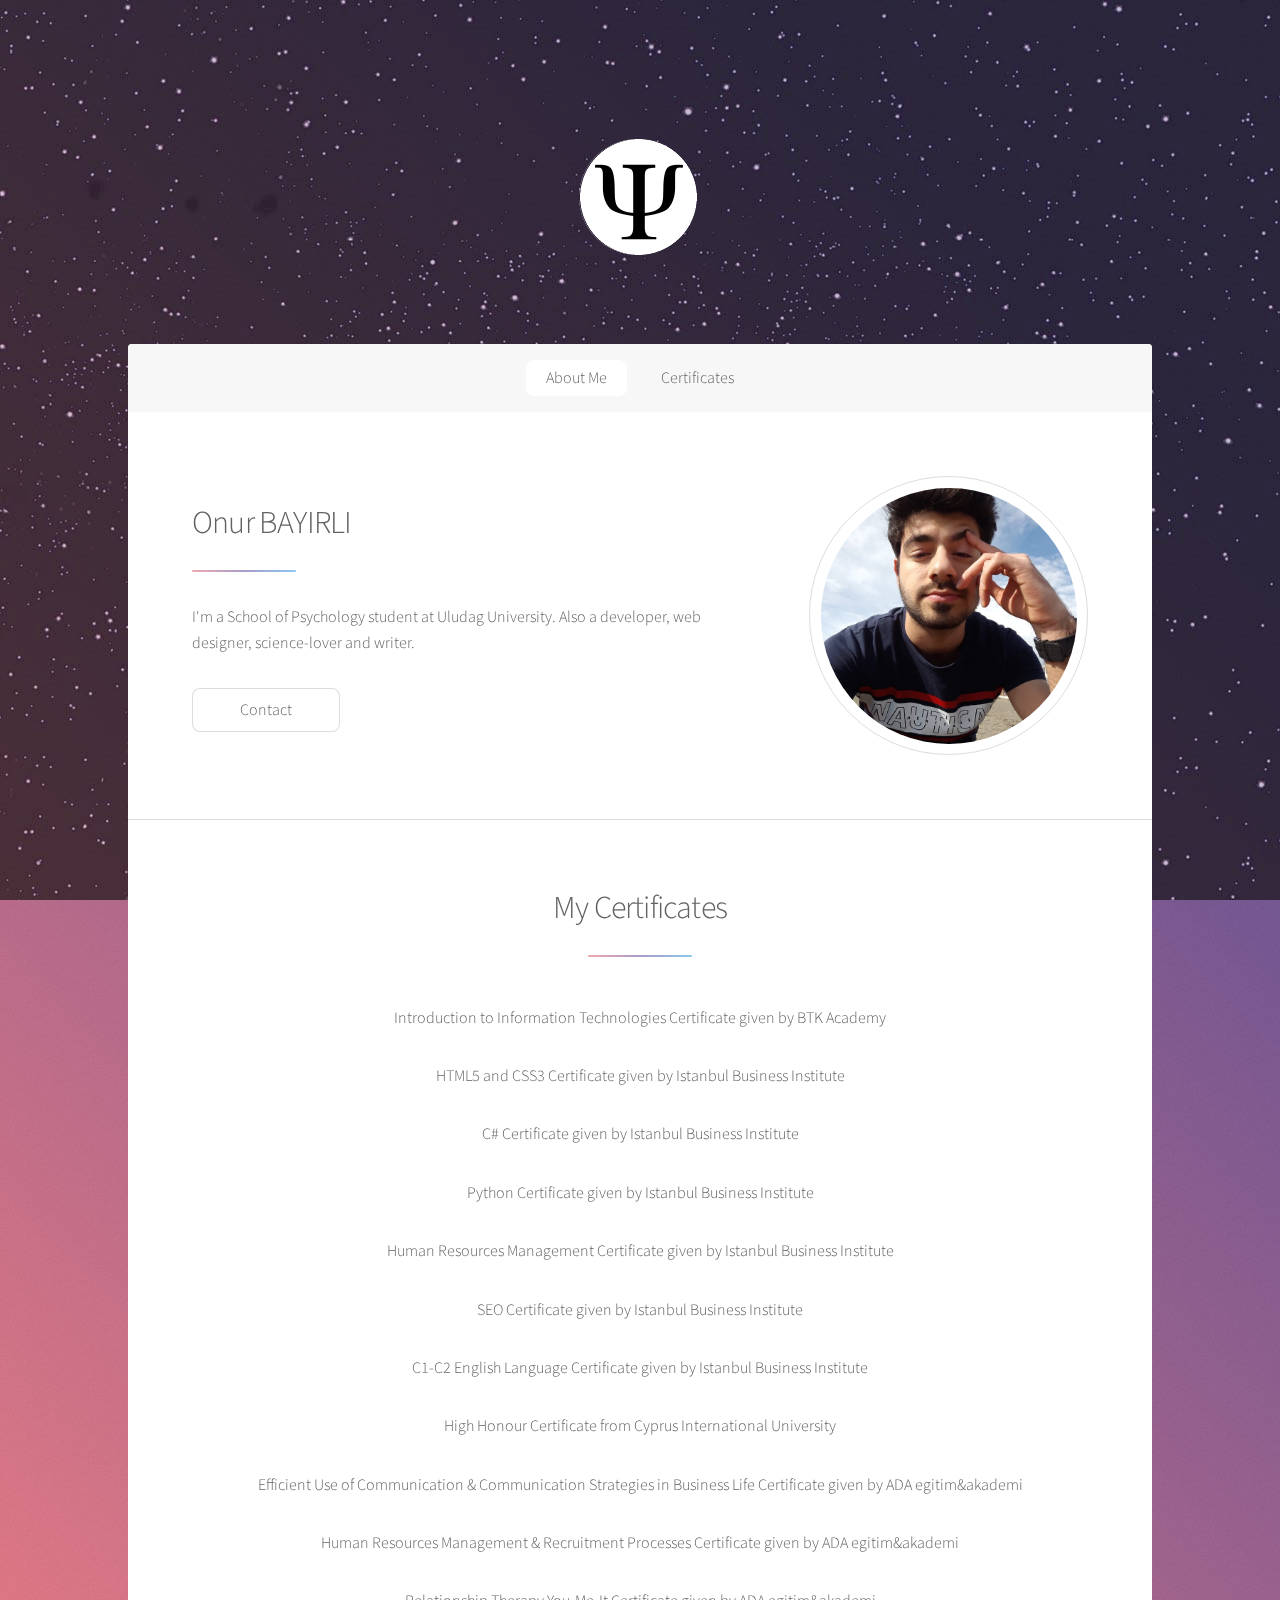
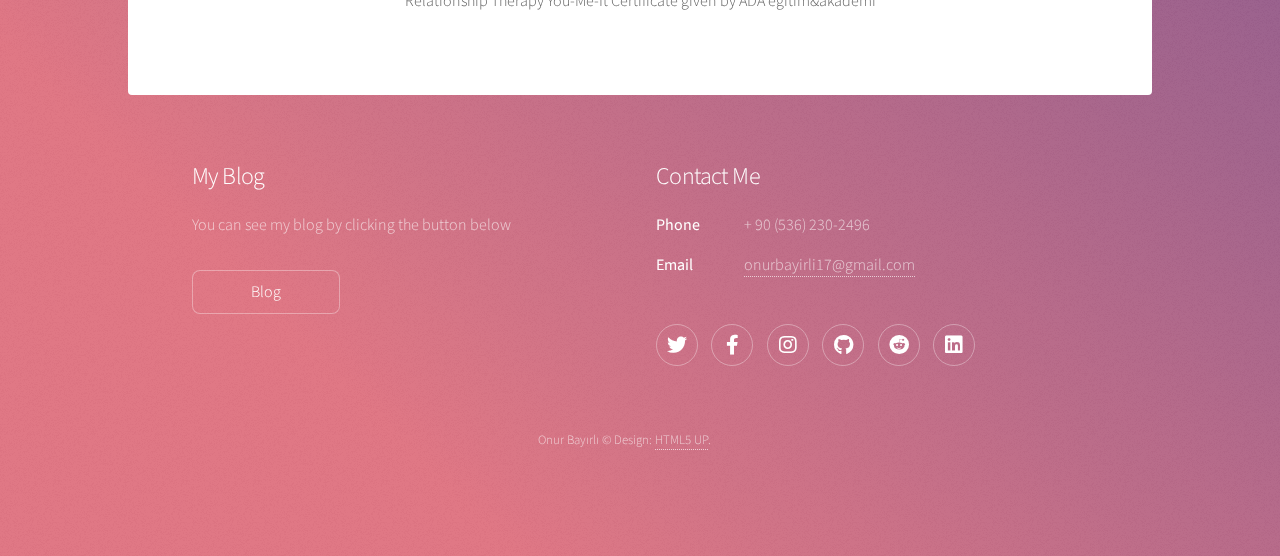
==== index.html @ f2aba2fe "Update index.html" ====
<!DOCTYPE HTML>
<!--
	Stellar by HTML5 UP
	html5up.net | @ajlkn
	Free for personal and commercial use under the CCA 3.0 license (html5up.net/license)
-->
<html>

<head>
	<title>Onur's Website</title>
	<link rel="shortcut icon" type="image/jpg" href="images/icon.png">
	<meta charset="utf-8" />
	<meta name="viewport" content="width=device-width, initial-scale=1, user-scalable=no" />
	<link rel="stylesheet" href="assets/css/main.css" />
	<noscript>
		<link rel="stylesheet" href="assets/css/noscript.css" /></noscript>
</head>

<body class="is-preload">
	<div class="article-metadata">. </div>
	<!-- Wrapper -->
	<div id="wrapper">

		<!-- Header -->
		<header id="header" class="alt">
			<span class="logo"><img src="images/icon.png" alt="" /></span>
		</header>

		<!-- Nav -->
		<nav id="nav">
			<ul>
				<li><a href="#intro" class="active">About Me</a></li>
				<li><a href="#first">Certificates</a></li>
			</ul>
		</nav>

		<!-- Main -->
		<div id="main">

			<!-- Introduction -->
			<section id="intro" class="main">
				<div class="spotlight">
					<div class="content">
						<header class="major">
							<h2>Onur BAYIRLI</h2>
						</header>
						<p>I'm a School of Psychology student at Uludag University.
							Also a developer, web designer, science-lover and writer.
						</p>
						<ul class="actions">
							<li><a href="#footer" class="button">Contact</a></li>
						</ul>
					</div>
					<span class="image"><img src="images/me.jpeg" alt="" /></span>
				</div>
			</section>

			<!-- First Section -->
			<section id="first" class="main special">
				<header class="major">
					<h2>My Certificates</h2>
				</header>
				<p>Introduction to Information Technologies Certificate given by BTK Academy</p>
            			<p>HTML5 and CSS3 Certificate given by Istanbul Business Institute</p>
				<p>C# Certificate given by Istanbul Business Institute</p>
				<p>Python Certificate given by Istanbul Business Institute</p>

				<p>Human Resources Management Certificate given by Istanbul Business Institute</p>

				<p>SEO Certificate given by Istanbul Business Institute</p>

				<p>C1-C2 English Language Certificate given by Istanbul Business Institute</p>

				<p>High Honour Certificate from Cyprus International University</p>

				<p>Efficient Use of Communication & Communication Strategies in Business Life Certificate given by
					ADA
					egitim&akademi</p>

				<p>Human Resources Management & Recruitment Processes Certificate given by ADA egitim&akademi</p>

				<p>Relationship Therapy You-Me-It Certificate given by ADA egitim&akademi</p>

				<footer class="major">
				</footer>
			</section>



		</div>

		<!-- Footer -->
		<footer id="footer">
			<section>
				<h2>My Blog</h2>
				<p>You can see my blog by clicking the button below</p>
				<ul class="actions">
					<li><a href="https://onurbbayirli.blogspot.com/" class="button">Blog</a></li>
				</ul>
			</section>
			<section>
				<h2>Contact Me</h2>
				<dl class="alt">
					<dt>Phone</dt>
					<dd>+ 90 (536) 230-2496</dd>
					<dt>Email</dt>
					<dd><a href="mailto:onurbayirli17@gmail.com">onurbayirli17@gmail.com</a></dd>
				</dl>
				<ul class="icons">
					<li><a href="https://twitter.com/onurbayirli17" target="_blank" class="icon brands fa-twitter alt"><span
								class="label">Twitter</span></a></li>
					<li><a href="https://www.facebook.com/onurbayirli17/" target="_blank" class="icon brands fa-facebook-f alt"><span
								class="label">Facebook</span></a></li>
					<li><a href="https://www.instagram.com/onurbayirli17/" target="_blank" class="icon brands fa-instagram alt"><span
								class="label">Instagram</span></a></li>
					<li><a href="https://github.com/onurbyrl" target="_blank" class="icon brands fa-github alt"><span
								class="label">GitHub</span></a></li>
					<li><a href="https://www.reddit.com/user/Launderette06" target="_blank" class="icon brands fa-reddit alt"><span
								class="label">Reddit</span></a></li>
					<li><a href="https://www.linkedin.com/in/onur-bay%C4%B1rl%C4%B1-64933a15a/"
							target="_blank" class="icon brands fa-linkedin alt"><span class="label">Linkedin</span></a></li>
				</ul>
			</section>
			<p class="copyright">Onur Bayırlı &copy; Design: <a href="#">HTML5 UP</a>.</p>
		</footer>

	</div>

	<!-- Scripts -->
	<script src="assets/js/jquery.min.js"></script>
	<script src="assets/js/jquery.scrollex.min.js"></script>
	<script src="assets/js/jquery.scrolly.min.js"></script>
	<script src="assets/js/browser.min.js"></script>
	<script src="assets/js/breakpoints.min.js"></script>
	<script src="assets/js/util.js"></script>
	<script src="assets/js/main.js"></script>

</body>

</html>
---- assets/css/main.css ----
@import url(fontawesome-all.min.css);
@import "https://fonts.googleapis.com/css?family=Source+Sans+Pro:300,400";

/*
	Stellar by HTML5 UP
	html5up.net | @ajlkn
	Free for personal and commercial use under the CCA 3.0 license (html5up.net/license)
*/

html,
body,
div,
span,
applet,
object,
iframe,
h1,
h2,
h3,
h4,
h5,
h6,
p,
blockquote,
pre,
a,
abbr,
acronym,
address,
big,
cite,
code,
del,
dfn,
em,
img,
ins,
kbd,
q,
s,
samp,
small,
strike,
strong,
sub,
sup,
tt,
var,
b,
u,
i,
center,
dl,
dt,
dd,
ol,
ul,
li,
fieldset,
form,
label,
legend,
table,
caption,
tbody,
tfoot,
thead,
tr,
th,
td,
article,
aside,
canvas,
details,
embed,
figure,
figcaption,
footer,
header,
hgroup,
menu,
nav,
output,
ruby,
section,
summary,
time,
mark,
audio,
video {
  margin: 0;
  padding: 0;
  border: 0;
  font-size: 100%;
  font: inherit;
  vertical-align: baseline;
}

article,
aside,
details,
figcaption,
figure,
footer,
header,
hgroup,
menu,
nav,
section {
  display: block;
}

body {
  line-height: 1;
}

ol,
ul {
  list-style: none;
}

blockquote,
q {
  quotes: none;
}

blockquote:before,
blockquote:after,
q:before,
q:after {
  content: "";
  content: none;
}

table {
  border-collapse: collapse;
  border-spacing: 0;
}

body {
  -webkit-text-size-adjust: none;
}

mark {
  background-color: transparent;
  color: inherit;
}

input::-moz-focus-inner {
  border: 0;
  padding: 0;
}

input,
select,
textarea {
  -moz-appearance: none;
  -webkit-appearance: none;
  -ms-appearance: none;
  appearance: none;
}

/* Basic */

@-ms-viewport {
  width: device-width;
}

body {
  -ms-overflow-style: scrollbar;
}

@media screen and (max-width: 480px) {
  html,
  body {
    min-width: 320px;
  }
}
#nav {
  max-width: 91% !important;
}

html {
  box-sizing: border-box;
}

*,
*:before,
*:after {
  box-sizing: inherit;
}

body {
  background-color: #935d8c;
  background-image: url("images/overlay.png"),
    -moz-linear-gradient(45deg, #e37682 15%, #5f4d93 85%);
  background-image: url("images/overlay.png"),
    -webkit-linear-gradient(45deg, #e37682 15%, #5f4d93 85%);
  background-image: url("images/overlay.png"),
    -ms-linear-gradient(45deg, #e37682 15%, #5f4d93 85%);
  background-image: url("images/overlay.png"),
    linear-gradient(45deg, #e37682 15%, #5f4d93 85%);
}

body.is-preload *,
body.is-preload *:before,
body.is-preload *:after {
  -moz-animation: none !important;
  -webkit-animation: none !important;
  -ms-animation: none !important;
  animation: none !important;
  -moz-transition: none !important;
  -webkit-transition: none !important;
  -ms-transition: none !important;
  transition: none !important;
}

/* Type */

body {
  background-color: #935d8c;
  color: rgba(255, 255, 255, 0.65);
}

body,
input,
select,
textarea {
  font-family: "Source Sans Pro", Helvetica, sans-serif;
  font-size: 17pt;
  font-weight: 300;
  line-height: 1.65;
}

@media screen and (max-width: 1680px) {
  body,
  input,
  select,
  textarea {
    font-size: 14pt;
  }
}

@media screen and (max-width: 1280px) {
  body,
  input,
  select,
  textarea {
    font-size: 12pt;
  }
}

@media screen and (max-width: 360px) {
  body,
  input,
  select,
  textarea {
    font-size: 11pt;
  }

  #nav {
    max-width: 100% !important;
  }
}

a {
  -moz-transition: color 0.2s ease, border-bottom 0.2s ease;
  -webkit-transition: color 0.2s ease, border-bottom 0.2s ease;
  -ms-transition: color 0.2s ease, border-bottom 0.2s ease;
  transition: color 0.2s ease, border-bottom 0.2s ease;
  text-decoration: none;
  border-bottom: dotted 1px;
  color: inherit;
}

a:hover {
  border-bottom-color: transparent;
}

strong,
b {
  font-weight: 400;
}

em,
i {
  font-style: italic;
}

p {
  margin: 0 0 2em 0;
}

p.content {
  -moz-columns: 20em 2;
  -webkit-columns: 20em 2;
  -ms-columns: 20em 2;
  columns: 20em 2;
  -moz-column-gap: 2em;
  -webkit-column-gap: 2em;
  -ms-column-gap: 2em;
  column-gap: 2em;
  text-align: justify;
}

h1,
h2,
h3,
h4,
h5,
h6 {
  font-weight: 300;
  line-height: 1.5;
  margin: 0 0 0.7em 0;
  letter-spacing: -0.025em;
}

h1 a,
h2 a,
h3 a,
h4 a,
h5 a,
h6 a {
  color: inherit;
  text-decoration: none;
}

h1 {
  font-size: 2.5em;
  line-height: 1.2;
}

h2 {
  font-size: 1.5em;
}

h3 {
  font-size: 1.25em;
}

h4 {
  font-size: 1.1em;
}

h5 {
  font-size: 0.9em;
}

h6 {
  font-size: 0.7em;
}

@media screen and (max-width: 736px) {
  h1 {
    font-size: 2em;
  }
}

sub {
  font-size: 0.8em;
  position: relative;
  top: 0.5em;
}

sup {
  font-size: 0.8em;
  position: relative;
  top: -0.5em;
}

blockquote {
  border-left: solid 4px;
  font-style: italic;
  margin: 0 0 2em 0;
  padding: 0.5em 0 0.5em 2em;
}

code {
  border-radius: 8px;
  border: solid 1px;
  font-family: "Courier New", monospace;
  font-size: 0.9em;
  margin: 0 0.25em;
  padding: 0.25em 0.65em;
}

pre {
  -webkit-overflow-scrolling: touch;
  font-family: "Courier New", monospace;
  font-size: 0.9em;
  margin: 0 0 2em 0;
}

pre code {
  display: block;
  line-height: 1.75;
  padding: 1em 1.5em;
  overflow-x: auto;
}

hr {
  border: 0;
  border-bottom: solid 1px;
  margin: 2em 0;
}

hr.major {
  margin: 3em 0;
}

.align-left {
  text-align: left;
}

.align-center {
  text-align: center;
}

.align-right {
  text-align: right;
}

input,
select,
textarea {
  color: #ffffff;
}

a:hover {
  color: #ffffff;
}

strong,
b {
  color: #ffffff;
}

h1,
h2,
h3,
h4,
h5,
h6 {
  color: #ffffff;
}

blockquote {
  border-left-color: rgba(255, 255, 255, 0.35);
}

code {
  background: rgba(255, 255, 255, 0.075);
  border-color: rgba(255, 255, 255, 0.35);
}

hr {
  border-bottom-color: rgba(255, 255, 255, 0.35);
}

/* Row */

.row {
  display: flex;
  flex-wrap: wrap;
  box-sizing: border-box;
  align-items: stretch;
}

.row > * {
  box-sizing: border-box;
}

.row.gtr-uniform > * > :last-child {
  margin-bottom: 0;
}

.row.aln-left {
  justify-content: flex-start;
}

.row.aln-center {
  justify-content: center;
}

.row.aln-right {
  justify-content: flex-end;
}

.row.aln-top {
  align-items: flex-start;
}

.row.aln-middle {
  align-items: center;
}

.row.aln-bottom {
  align-items: flex-end;
}

.row > .imp {
  order: -1;
}

.row > .col-1 {
  width: 8.33333%;
}

.row > .off-1 {
  margin-left: 8.33333%;
}

.row > .col-2 {
  width: 16.66667%;
}

.row > .off-2 {
  margin-left: 16.66667%;
}

.row > .col-3 {
  width: 25%;
}

.row > .off-3 {
  margin-left: 25%;
}

.row > .col-4 {
  width: 33.33333%;
}

.row > .off-4 {
  margin-left: 33.33333%;
}

.row > .col-5 {
  width: 41.66667%;
}

.row > .off-5 {
  margin-left: 41.66667%;
}

.row > .col-6 {
  width: 50%;
}

.row > .off-6 {
  margin-left: 50%;
}

.row > .col-7 {
  width: 58.33333%;
}

.row > .off-7 {
  margin-left: 58.33333%;
}

.row > .col-8 {
  width: 66.66667%;
}

.row > .off-8 {
  margin-left: 66.66667%;
}

.row > .col-9 {
  width: 75%;
}

.row > .off-9 {
  margin-left: 75%;
}

.row > .col-10 {
  width: 83.33333%;
}

.row > .off-10 {
  margin-left: 83.33333%;
}

.row > .col-11 {
  width: 91.66667%;
}

.row > .off-11 {
  margin-left: 91.66667%;
}

.row > .col-12 {
  width: 100%;
}

.row > .off-12 {
  margin-left: 100%;
}

.row.gtr-0 {
  margin-top: 0;
  margin-left: 0em;
}

.row.gtr-0 > * {
  padding: 0 0 0 0em;
}

.row.gtr-0.gtr-uniform {
  margin-top: 0em;
}

.row.gtr-0.gtr-uniform > * {
  padding-top: 0em;
}

.row.gtr-25 {
  margin-top: 0;
  margin-left: -0.375em;
}

.row.gtr-25 > * {
  padding: 0 0 0 0.375em;
}

.row.gtr-25.gtr-uniform {
  margin-top: -0.375em;
}

.row.gtr-25.gtr-uniform > * {
  padding-top: 0.375em;
}

.row.gtr-50 {
  margin-top: 0;
  margin-left: -0.75em;
}

.row.gtr-50 > * {
  padding: 0 0 0 0.75em;
}

.row.gtr-50.gtr-uniform {
  margin-top: -0.75em;
}

.row.gtr-50.gtr-uniform > * {
  padding-top: 0.75em;
}

.row {
  margin-top: 0;
  margin-left: -1.5em;
}

.row > * {
  padding: 0 0 0 1.5em;
}

.row.gtr-uniform {
  margin-top: -1.5em;
}

.row.gtr-uniform > * {
  padding-top: 1.5em;
}

.row.gtr-150 {
  margin-top: 0;
  margin-left: -2.25em;
}

.row.gtr-150 > * {
  padding: 0 0 0 2.25em;
}

.row.gtr-150.gtr-uniform {
  margin-top: -2.25em;
}

.row.gtr-150.gtr-uniform > * {
  padding-top: 2.25em;
}

.row.gtr-200 {
  margin-top: 0;
  margin-left: -3em;
}

.row.gtr-200 > * {
  padding: 0 0 0 3em;
}

.row.gtr-200.gtr-uniform {
  margin-top: -3em;
}

.row.gtr-200.gtr-uniform > * {
  padding-top: 3em;
}

@media screen and (max-width: 1680px) {
  .row {
    display: flex;
    flex-wrap: wrap;
    box-sizing: border-box;
    align-items: stretch;
  }

  .row > * {
    box-sizing: border-box;
  }

  .row.gtr-uniform > * > :last-child {
    margin-bottom: 0;
  }

  .row.aln-left {
    justify-content: flex-start;
  }

  .row.aln-center {
    justify-content: center;
  }

  .row.aln-right {
    justify-content: flex-end;
  }

  .row.aln-top {
    align-items: flex-start;
  }

  .row.aln-middle {
    align-items: center;
  }

  .row.aln-bottom {
    align-items: flex-end;
  }

  .row > .imp-xlarge {
    order: -1;
  }

  .row > .col-1-xlarge {
    width: 8.33333%;
  }

  .row > .off-1-xlarge {
    margin-left: 8.33333%;
  }

  .row > .col-2-xlarge {
    width: 16.66667%;
  }

  .row > .off-2-xlarge {
    margin-left: 16.66667%;
  }

  .row > .col-3-xlarge {
    width: 25%;
  }

  .row > .off-3-xlarge {
    margin-left: 25%;
  }

  .row > .col-4-xlarge {
    width: 33.33333%;
  }

  .row > .off-4-xlarge {
    margin-left: 33.33333%;
  }

  .row > .col-5-xlarge {
    width: 41.66667%;
  }

  .row > .off-5-xlarge {
    margin-left: 41.66667%;
  }

  .row > .col-6-xlarge {
    width: 50%;
  }

  .row > .off-6-xlarge {
    margin-left: 50%;
  }

  .row > .col-7-xlarge {
    width: 58.33333%;
  }

  .row > .off-7-xlarge {
    margin-left: 58.33333%;
  }

  .row > .col-8-xlarge {
    width: 66.66667%;
  }

  .row > .off-8-xlarge {
    margin-left: 66.66667%;
  }

  .row > .col-9-xlarge {
    width: 75%;
  }

  .row > .off-9-xlarge {
    margin-left: 75%;
  }

  .row > .col-10-xlarge {
    width: 83.33333%;
  }

  .row > .off-10-xlarge {
    margin-left: 83.33333%;
  }

  .row > .col-11-xlarge {
    width: 91.66667%;
  }

  .row > .off-11-xlarge {
    margin-left: 91.66667%;
  }

  .row > .col-12-xlarge {
    width: 100%;
  }

  .row > .off-12-xlarge {
    margin-left: 100%;
  }

  .row.gtr-0 {
    margin-top: 0;
    margin-left: 0em;
  }

  .row.gtr-0 > * {
    padding: 0 0 0 0em;
  }

  .row.gtr-0.gtr-uniform {
    margin-top: 0em;
  }

  .row.gtr-0.gtr-uniform > * {
    padding-top: 0em;
  }

  .row.gtr-25 {
    margin-top: 0;
    margin-left: -0.375em;
  }

  .row.gtr-25 > * {
    padding: 0 0 0 0.375em;
  }

  .row.gtr-25.gtr-uniform {
    margin-top: -0.375em;
  }

  .row.gtr-25.gtr-uniform > * {
    padding-top: 0.375em;
  }

  .row.gtr-50 {
    margin-top: 0;
    margin-left: -0.75em;
  }

  .row.gtr-50 > * {
    padding: 0 0 0 0.75em;
  }

  .row.gtr-50.gtr-uniform {
    margin-top: -0.75em;
  }

  .row.gtr-50.gtr-uniform > * {
    padding-top: 0.75em;
  }

  .row {
    margin-top: 0;
    margin-left: -1.5em;
  }

  .row > * {
    padding: 0 0 0 1.5em;
  }

  .row.gtr-uniform {
    margin-top: -1.5em;
  }

  .row.gtr-uniform > * {
    padding-top: 1.5em;
  }

  .row.gtr-150 {
    margin-top: 0;
    margin-left: -2.25em;
  }

  .row.gtr-150 > * {
    padding: 0 0 0 2.25em;
  }

  .row.gtr-150.gtr-uniform {
    margin-top: -2.25em;
  }

  .row.gtr-150.gtr-uniform > * {
    padding-top: 2.25em;
  }

  .row.gtr-200 {
    margin-top: 0;
    margin-left: -3em;
  }

  .row.gtr-200 > * {
    padding: 0 0 0 3em;
  }

  .row.gtr-200.gtr-uniform {
    margin-top: -3em;
  }

  .row.gtr-200.gtr-uniform > * {
    padding-top: 3em;
  }
}

@media screen and (max-width: 1280px) {
  .row {
    display: flex;
    flex-wrap: wrap;
    box-sizing: border-box;
    align-items: stretch;
  }

  .row > * {
    box-sizing: border-box;
  }

  .row.gtr-uniform > * > :last-child {
    margin-bottom: 0;
  }

  .row.aln-left {
    justify-content: flex-start;
  }

  .row.aln-center {
    justify-content: center;
  }

  .row.aln-right {
    justify-content: flex-end;
  }

  .row.aln-top {
    align-items: flex-start;
  }

  .row.aln-middle {
    align-items: center;
  }

  .row.aln-bottom {
    align-items: flex-end;
  }

  .row > .imp-large {
    order: -1;
  }

  .row > .col-1-large {
    width: 8.33333%;
  }

  .row > .off-1-large {
    margin-left: 8.33333%;
  }

  .row > .col-2-large {
    width: 16.66667%;
  }

  .row > .off-2-large {
    margin-left: 16.66667%;
  }

  .row > .col-3-large {
    width: 25%;
  }

  .row > .off-3-large {
    margin-left: 25%;
  }

  .row > .col-4-large {
    width: 33.33333%;
  }

  .row > .off-4-large {
    margin-left: 33.33333%;
  }

  .row > .col-5-large {
    width: 41.66667%;
  }

  .row > .off-5-large {
    margin-left: 41.66667%;
  }

  .row > .col-6-large {
    width: 50%;
  }

  .row > .off-6-large {
    margin-left: 50%;
  }

  .row > .col-7-large {
    width: 58.33333%;
  }

  .row > .off-7-large {
    margin-left: 58.33333%;
  }

  .row > .col-8-large {
    width: 66.66667%;
  }

  .row > .off-8-large {
    margin-left: 66.66667%;
  }

  .row > .col-9-large {
    width: 75%;
  }

  .row > .off-9-large {
    margin-left: 75%;
  }

  .row > .col-10-large {
    width: 83.33333%;
  }

  .row > .off-10-large {
    margin-left: 83.33333%;
  }

  .row > .col-11-large {
    width: 91.66667%;
  }

  .row > .off-11-large {
    margin-left: 91.66667%;
  }

  .row > .col-12-large {
    width: 100%;
  }

  .row > .off-12-large {
    margin-left: 100%;
  }

  .row.gtr-0 {
    margin-top: 0;
    margin-left: 0em;
  }

  .row.gtr-0 > * {
    padding: 0 0 0 0em;
  }

  .row.gtr-0.gtr-uniform {
    margin-top: 0em;
  }

  .row.gtr-0.gtr-uniform > * {
    padding-top: 0em;
  }

  .row.gtr-25 {
    margin-top: 0;
    margin-left: -0.375em;
  }

  .row.gtr-25 > * {
    padding: 0 0 0 0.375em;
  }

  .row.gtr-25.gtr-uniform {
    margin-top: -0.375em;
  }

  .row.gtr-25.gtr-uniform > * {
    padding-top: 0.375em;
  }

  .row.gtr-50 {
    margin-top: 0;
    margin-left: -0.75em;
  }

  .row.gtr-50 > * {
    padding: 0 0 0 0.75em;
  }

  .row.gtr-50.gtr-uniform {
    margin-top: -0.75em;
  }

  .row.gtr-50.gtr-uniform > * {
    padding-top: 0.75em;
  }

  .row {
    margin-top: 0;
    margin-left: -1.5em;
  }

  .row > * {
    padding: 0 0 0 1.5em;
  }

  .row.gtr-uniform {
    margin-top: -1.5em;
  }

  .row.gtr-uniform > * {
    padding-top: 1.5em;
  }

  .row.gtr-150 {
    margin-top: 0;
    margin-left: -2.25em;
  }

  .row.gtr-150 > * {
    padding: 0 0 0 2.25em;
  }

  .row.gtr-150.gtr-uniform {
    margin-top: -2.25em;
  }

  .row.gtr-150.gtr-uniform > * {
    padding-top: 2.25em;
  }

  .row.gtr-200 {
    margin-top: 0;
    margin-left: -3em;
  }

  .row.gtr-200 > * {
    padding: 0 0 0 3em;
  }

  .row.gtr-200.gtr-uniform {
    margin-top: -3em;
  }

  .row.gtr-200.gtr-uniform > * {
    padding-top: 3em;
  }
}

@media screen and (max-width: 980px) {
  .row {
    display: flex;
    flex-wrap: wrap;
    box-sizing: border-box;
    align-items: stretch;
  }

  .row > * {
    box-sizing: border-box;
  }

  .row.gtr-uniform > * > :last-child {
    margin-bottom: 0;
  }

  .row.aln-left {
    justify-content: flex-start;
  }

  .row.aln-center {
    justify-content: center;
  }

  .row.aln-right {
    justify-content: flex-end;
  }

  .row.aln-top {
    align-items: flex-start;
  }

  .row.aln-middle {
    align-items: center;
  }

  .row.aln-bottom {
    align-items: flex-end;
  }

  .row > .imp-medium {
    order: -1;
  }

  .row > .col-1-medium {
    width: 8.33333%;
  }

  .row > .off-1-medium {
    margin-left: 8.33333%;
  }

  .row > .col-2-medium {
    width: 16.66667%;
  }

  .row > .off-2-medium {
    margin-left: 16.66667%;
  }

  .row > .col-3-medium {
    width: 25%;
  }

  .row > .off-3-medium {
    margin-left: 25%;
  }

  .row > .col-4-medium {
    width: 33.33333%;
  }

  .row > .off-4-medium {
    margin-left: 33.33333%;
  }

  .row > .col-5-medium {
    width: 41.66667%;
  }

  .row > .off-5-medium {
    margin-left: 41.66667%;
  }

  .row > .col-6-medium {
    width: 50%;
  }

  .row > .off-6-medium {
    margin-left: 50%;
  }

  .row > .col-7-medium {
    width: 58.33333%;
  }

  .row > .off-7-medium {
    margin-left: 58.33333%;
  }

  .row > .col-8-medium {
    width: 66.66667%;
  }

  .row > .off-8-medium {
    margin-left: 66.66667%;
  }

  .row > .col-9-medium {
    width: 75%;
  }

  .row > .off-9-medium {
    margin-left: 75%;
  }

  .row > .col-10-medium {
    width: 83.33333%;
  }

  .row > .off-10-medium {
    margin-left: 83.33333%;
  }

  .row > .col-11-medium {
    width: 91.66667%;
  }

  .row > .off-11-medium {
    margin-left: 91.66667%;
  }

  .row > .col-12-medium {
    width: 100%;
  }

  .row > .off-12-medium {
    margin-left: 100%;
  }

  .row.gtr-0 {
    margin-top: 0;
    margin-left: 0em;
  }

  .row.gtr-0 > * {
    padding: 0 0 0 0em;
  }

  .row.gtr-0.gtr-uniform {
    margin-top: 0em;
  }

  .row.gtr-0.gtr-uniform > * {
    padding-top: 0em;
  }

  .row.gtr-25 {
    margin-top: 0;
    margin-left: -0.375em;
  }

  .row.gtr-25 > * {
    padding: 0 0 0 0.375em;
  }

  .row.gtr-25.gtr-uniform {
    margin-top: -0.375em;
  }

  .row.gtr-25.gtr-uniform > * {
    padding-top: 0.375em;
  }

  .row.gtr-50 {
    margin-top: 0;
    margin-left: -0.75em;
  }

  .row.gtr-50 > * {
    padding: 0 0 0 0.75em;
  }

  .row.gtr-50.gtr-uniform {
    margin-top: -0.75em;
  }

  .row.gtr-50.gtr-uniform > * {
    padding-top: 0.75em;
  }

  .row {
    margin-top: 0;
    margin-left: -1.5em;
  }

  .row > * {
    padding: 0 0 0 1.5em;
  }

  .row.gtr-uniform {
    margin-top: -1.5em;
  }

  .row.gtr-uniform > * {
    padding-top: 1.5em;
  }

  .row.gtr-150 {
    margin-top: 0;
    margin-left: -2.25em;
  }

  .row.gtr-150 > * {
    padding: 0 0 0 2.25em;
  }

  .row.gtr-150.gtr-uniform {
    margin-top: -2.25em;
  }

  .row.gtr-150.gtr-uniform > * {
    padding-top: 2.25em;
  }

  .row.gtr-200 {
    margin-top: 0;
    margin-left: -3em;
  }

  .row.gtr-200 > * {
    padding: 0 0 0 3em;
  }

  .row.gtr-200.gtr-uniform {
    margin-top: -3em;
  }

  .row.gtr-200.gtr-uniform > * {
    padding-top: 3em;
  }
}

@media screen and (max-width: 736px) {
  .row {
    display: flex;
    flex-wrap: wrap;
    box-sizing: border-box;
    align-items: stretch;
  }

  .row > * {
    box-sizing: border-box;
  }

  .row.gtr-uniform > * > :last-child {
    margin-bottom: 0;
  }

  .row.aln-left {
    justify-content: flex-start;
  }

  .row.aln-center {
    justify-content: center;
  }

  .row.aln-right {
    justify-content: flex-end;
  }

  .row.aln-top {
    align-items: flex-start;
  }

  .row.aln-middle {
    align-items: center;
  }

  .row.aln-bottom {
    align-items: flex-end;
  }

  .row > .imp-small {
    order: -1;
  }

  .row > .col-1-small {
    width: 8.33333%;
  }

  .row > .off-1-small {
    margin-left: 8.33333%;
  }

  .row > .col-2-small {
    width: 16.66667%;
  }

  .row > .off-2-small {
    margin-left: 16.66667%;
  }

  .row > .col-3-small {
    width: 25%;
  }

  .row > .off-3-small {
    margin-left: 25%;
  }

  .row > .col-4-small {
    width: 33.33333%;
  }

  .row > .off-4-small {
    margin-left: 33.33333%;
  }

  .row > .col-5-small {
    width: 41.66667%;
  }

  .row > .off-5-small {
    margin-left: 41.66667%;
  }

  .row > .col-6-small {
    width: 50%;
  }

  .row > .off-6-small {
    margin-left: 50%;
  }

  .row > .col-7-small {
    width: 58.33333%;
  }

  .row > .off-7-small {
    margin-left: 58.33333%;
  }

  .row > .col-8-small {
    width: 66.66667%;
  }

  .row > .off-8-small {
    margin-left: 66.66667%;
  }

  .row > .col-9-small {
    width: 75%;
  }

  .row > .off-9-small {
    margin-left: 75%;
  }

  .row > .col-10-small {
    width: 83.33333%;
  }

  .row > .off-10-small {
    margin-left: 83.33333%;
  }

  .row > .col-11-small {
    width: 91.66667%;
  }

  .row > .off-11-small {
    margin-left: 91.66667%;
  }

  .row > .col-12-small {
    width: 100%;
  }

  .row > .off-12-small {
    margin-left: 100%;
  }

  .row.gtr-0 {
    margin-top: 0;
    margin-left: 0em;
  }

  .row.gtr-0 > * {
    padding: 0 0 0 0em;
  }

  .row.gtr-0.gtr-uniform {
    margin-top: 0em;
  }

  .row.gtr-0.gtr-uniform > * {
    padding-top: 0em;
  }

  .row.gtr-25 {
    margin-top: 0;
    margin-left: -0.25em;
  }

  .row.gtr-25 > * {
    padding: 0 0 0 0.25em;
  }

  .row.gtr-25.gtr-uniform {
    margin-top: -0.25em;
  }

  .row.gtr-25.gtr-uniform > * {
    padding-top: 0.25em;
  }

  .row.gtr-50 {
    margin-top: 0;
    margin-left: -0.5em;
  }

  .row.gtr-50 > * {
    padding: 0 0 0 0.5em;
  }

  .row.gtr-50.gtr-uniform {
    margin-top: -0.5em;
  }

  .row.gtr-50.gtr-uniform > * {
    padding-top: 0.5em;
  }

  .row {
    margin-top: 0;
    margin-left: -1em;
  }

  .row > * {
    padding: 0 0 0 1em;
  }

  .row.gtr-uniform {
    margin-top: -1em;
  }

  .row.gtr-uniform > * {
    padding-top: 1em;
  }

  .row.gtr-150 {
    margin-top: 0;
    margin-left: -1.5em;
  }

  .row.gtr-150 > * {
    padding: 0 0 0 1.5em;
  }

  .row.gtr-150.gtr-uniform {
    margin-top: -1.5em;
  }

  .row.gtr-150.gtr-uniform > * {
    padding-top: 1.5em;
  }

  .row.gtr-200 {
    margin-top: 0;
    margin-left: -2em;
  }

  .row.gtr-200 > * {
    padding: 0 0 0 2em;
  }

  .row.gtr-200.gtr-uniform {
    margin-top: -2em;
  }

  .row.gtr-200.gtr-uniform > * {
    padding-top: 2em;
  }
}

@media screen and (max-width: 480px) {
  .row {
    display: flex;
    flex-wrap: wrap;
    box-sizing: border-box;
    align-items: stretch;
  }

  .row > * {
    box-sizing: border-box;
  }

  .row.gtr-uniform > * > :last-child {
    margin-bottom: 0;
  }

  .row.aln-left {
    justify-content: flex-start;
  }

  .row.aln-center {
    justify-content: center;
  }

  .row.aln-right {
    justify-content: flex-end;
  }

  .row.aln-top {
    align-items: flex-start;
  }

  .row.aln-middle {
    align-items: center;
  }

  .row.aln-bottom {
    align-items: flex-end;
  }

  .row > .imp-xsmall {
    order: -1;
  }

  .row > .col-1-xsmall {
    width: 8.33333%;
  }

  .row > .off-1-xsmall {
    margin-left: 8.33333%;
  }

  .row > .col-2-xsmall {
    width: 16.66667%;
  }

  .row > .off-2-xsmall {
    margin-left: 16.66667%;
  }

  .row > .col-3-xsmall {
    width: 25%;
  }

  .row > .off-3-xsmall {
    margin-left: 25%;
  }

  .row > .col-4-xsmall {
    width: 33.33333%;
  }

  .row > .off-4-xsmall {
    margin-left: 33.33333%;
  }

  .row > .col-5-xsmall {
    width: 41.66667%;
  }

  .row > .off-5-xsmall {
    margin-left: 41.66667%;
  }

  .row > .col-6-xsmall {
    width: 50%;
  }

  .row > .off-6-xsmall {
    margin-left: 50%;
  }

  .row > .col-7-xsmall {
    width: 58.33333%;
  }

  .row > .off-7-xsmall {
    margin-left: 58.33333%;
  }

  .row > .col-8-xsmall {
    width: 66.66667%;
  }

  .row > .off-8-xsmall {
    margin-left: 66.66667%;
  }

  .row > .col-9-xsmall {
    width: 75%;
  }

  .row > .off-9-xsmall {
    margin-left: 75%;
  }

  .row > .col-10-xsmall {
    width: 83.33333%;
  }

  .row > .off-10-xsmall {
    margin-left: 83.33333%;
  }

  .row > .col-11-xsmall {
    width: 91.66667%;
  }

  .row > .off-11-xsmall {
    margin-left: 91.66667%;
  }

  .row > .col-12-xsmall {
    width: 100%;
  }

  .row > .off-12-xsmall {
    margin-left: 100%;
  }

  .row.gtr-0 {
    margin-top: 0;
    margin-left: 0em;
  }

  .row.gtr-0 > * {
    padding: 0 0 0 0em;
  }

  .row.gtr-0.gtr-uniform {
    margin-top: 0em;
  }

  .row.gtr-0.gtr-uniform > * {
    padding-top: 0em;
  }

  .row.gtr-25 {
    margin-top: 0;
    margin-left: -0.3125em;
  }

  .row.gtr-25 > * {
    padding: 0 0 0 0.3125em;
  }

  .row.gtr-25.gtr-uniform {
    margin-top: -0.3125em;
  }

  .row.gtr-25.gtr-uniform > * {
    padding-top: 0.3125em;
  }

  .row.gtr-50 {
    margin-top: 0;
    margin-left: -0.625em;
  }

  .row.gtr-50 > * {
    padding: 0 0 0 0.625em;
  }

  .row.gtr-50.gtr-uniform {
    margin-top: -0.625em;
  }

  .row.gtr-50.gtr-uniform > * {
    padding-top: 0.625em;
  }

  .row {
    margin-top: 0;
    margin-left: -1.25em;
  }

  .row > * {
    padding: 0 0 0 1.25em;
  }

  .row.gtr-uniform {
    margin-top: -1.25em;
  }

  .row.gtr-uniform > * {
    padding-top: 1.25em;
  }

  .row.gtr-150 {
    margin-top: 0;
    margin-left: -1.875em;
  }

  .row.gtr-150 > * {
    padding: 0 0 0 1.875em;
  }

  .row.gtr-150.gtr-uniform {
    margin-top: -1.875em;
  }

  .row.gtr-150.gtr-uniform > * {
    padding-top: 1.875em;
  }

  .row.gtr-200 {
    margin-top: 0;
    margin-left: -2.5em;
  }

  .row.gtr-200 > * {
    padding: 0 0 0 2.5em;
  }

  .row.gtr-200.gtr-uniform {
    margin-top: -2.5em;
  }

  .row.gtr-200.gtr-uniform > * {
    padding-top: 2.5em;
  }
}

/* Box */

.box {
  border-radius: 8px;
  border: solid;
  margin-bottom: 2em;
  padding: 1.5em;
}

.box > :last-child,
.box > :last-child > :last-child,
.box > :last-child > :last-child > :last-child {
  margin-bottom: 0;
}

.box.alt {
  border: 0;
  border-radius: 0;
  padding: 0;
}

.box {
  border-color: rgba(255, 255, 255, 0.35);
}

/* Button */

input[type="submit"],
input[type="reset"],
input[type="button"],
button,
.button {
  -moz-appearance: none;
  -webkit-appearance: none;
  -ms-appearance: none;
  appearance: none;
  -moz-transition: background-color 0.2s ease-in-out, color 0.2s ease-in-out;
  -webkit-transition: background-color 0.2s ease-in-out, color 0.2s ease-in-out;
  -ms-transition: background-color 0.2s ease-in-out, color 0.2s ease-in-out;
  transition: background-color 0.2s ease-in-out, color 0.2s ease-in-out;
  border-radius: 8px;
  border: 0;
  cursor: pointer;
  display: inline-block;
  font-weight: 300;
  height: 2.75em;
  line-height: 2.75em;
  min-width: 9.25em;
  padding: 0 1.5em;
  text-align: center;
  text-decoration: none;
  white-space: nowrap;
}

input[type="submit"].icon,
input[type="reset"].icon,
input[type="button"].icon,
button.icon,
.button.icon {
  padding-left: 1.35em;
}

input[type="submit"].icon:before,
input[type="reset"].icon:before,
input[type="button"].icon:before,
button.icon:before,
.button.icon:before {
  margin-right: 0.5em;
}

input[type="submit"].fit,
input[type="reset"].fit,
input[type="button"].fit,
button.fit,
.button.fit {
  width: 100%;
}

input[type="submit"].small,
input[type="reset"].small,
input[type="button"].small,
button.small,
.button.small {
  font-size: 0.8em;
}

input[type="submit"].large,
input[type="reset"].large,
input[type="button"].large,
button.large,
.button.large {
  font-size: 1.35em;
}

input[type="submit"].disabled,
input[type="submit"]:disabled,
input[type="reset"].disabled,
input[type="reset"]:disabled,
input[type="button"].disabled,
input[type="button"]:disabled,
button.disabled,
button:disabled,
.button.disabled,
.button:disabled {
  pointer-events: none;
  opacity: 0.25;
}

@media screen and (max-width: 736px) {
  input[type="submit"],
  input[type="reset"],
  input[type="button"],
  button,
  .button {
    min-width: 0;
  }
}

input[type="submit"],
input[type="reset"],
input[type="button"],
button,
.button {
  background-color: transparent;
  box-shadow: inset 0 0 0 1px rgba(255, 255, 255, 0.35);
  color: #ffffff !important;
}

input[type="submit"]:hover,
input[type="reset"]:hover,
input[type="button"]:hover,
button:hover,
.button:hover {
  background-color: rgba(255, 255, 255, 0.075);
}

input[type="submit"]:active,
input[type="reset"]:active,
input[type="button"]:active,
button:active,
.button:active {
  background-color: rgba(255, 255, 255, 0.2);
}

input[type="submit"].icon:before,
input[type="reset"].icon:before,
input[type="button"].icon:before,
button.icon:before,
.button.icon:before {
  color: rgba(255, 255, 255, 0.5);
}

input[type="submit"].primary,
input[type="reset"].primary,
input[type="button"].primary,
button.primary,
.button.primary {
  background-color: #8cc9f0;
  color: #ffffff !important;
  box-shadow: none;
}

input[type="submit"].primary:hover,
input[type="reset"].primary:hover,
input[type="button"].primary:hover,
button.primary:hover,
.button.primary:hover {
  background-color: #9acff2;
}

input[type="submit"].primary:active,
input[type="reset"].primary:active,
input[type="button"].primary:active,
button.primary:active,
.button.primary:active {
  background-color: #7ec3ee;
}

input[type="submit"].primary.icon:before,
input[type="reset"].primary.icon:before,
input[type="button"].primary.icon:before,
button.primary.icon:before,
.button.primary.icon:before {
  color: #ffffff !important;
}

/* Form */

form {
  margin: 0 0 2em 0;
}

label {
  display: block;
  font-size: 0.9em;
  font-weight: 400;
  margin: 0 0 1em 0;
}

input[type="text"],
input[type="password"],
input[type="email"],
select,
textarea {
  -moz-appearance: none;
  -webkit-appearance: none;
  -ms-appearance: none;
  appearance: none;
  border-radius: 8px;
  border: solid 1px;
  color: inherit;
  display: block;
  outline: 0;
  padding: 0 1em;
  text-decoration: none;
  width: 100%;
}

input[type="text"]:invalid,
input[type="password"]:invalid,
input[type="email"]:invalid,
select:invalid,
textarea:invalid {
  box-shadow: none;
}

select {
  background-size: 1.25rem;
  background-repeat: no-repeat;
  background-position: calc(100% - 1rem) center;
  height: 2.75em;
  padding-right: 2.75em;
  text-overflow: ellipsis;
}

select:focus::-ms-value {
  background-color: transparent;
}

select::-ms-expand {
  display: none;
}

input[type="text"],
input[type="password"],
input[type="email"],
select {
  height: 2.75em;
}

textarea {
  padding: 0.75em 1em;
}

input[type="checkbox"],
input[type="radio"] {
  -moz-appearance: none;
  -webkit-appearance: none;
  -ms-appearance: none;
  appearance: none;
  display: block;
  float: left;
  margin-right: -2em;
  opacity: 0;
  width: 1em;
  z-index: -1;
}

input[type="checkbox"] + label,
input[type="radio"] + label {
  text-decoration: none;
  cursor: pointer;
  display: inline-block;
  font-size: 1em;
  font-weight: 300;
  padding-left: 2.4em;
  padding-right: 0.75em;
  position: relative;
}

input[type="checkbox"] + label:before,
input[type="radio"] + label:before {
  -moz-osx-font-smoothing: grayscale;
  -webkit-font-smoothing: antialiased;
  display: inline-block;
  font-style: normal;
  font-variant: normal;
  text-rendering: auto;
  line-height: 1;
  text-transform: none !important;
  font-family: "Font Awesome 5 Free";
  font-weight: 900;
}

input[type="checkbox"] + label:before,
input[type="radio"] + label:before {
  border-radius: 8px;
  border: solid 1px;
  content: "";
  display: inline-block;
  font-size: 0.8em;
  height: 2.0625em;
  left: 0;
  line-height: 2.0625em;
  position: absolute;
  text-align: center;
  top: 0;
  width: 2.0625em;
}

input[type="checkbox"]:checked + label:before,
input[type="radio"]:checked + label:before {
  content: "\f00c";
}

input[type="checkbox"] + label:before {
  border-radius: 8px;
}

input[type="radio"] + label:before {
  border-radius: 100%;
}

::-webkit-input-placeholder {
  opacity: 1;
}

:-moz-placeholder {
  opacity: 1;
}

::-moz-placeholder {
  opacity: 1;
}

:-ms-input-placeholder {
  opacity: 1;
}

label {
  color: #ffffff;
}

input[type="text"],
input[type="password"],
input[type="email"],
select,
textarea {
  background-color: rgba(255, 255, 255, 0.075);
  border-color: rgba(255, 255, 255, 0.35);
}

input[type="text"]:focus,
input[type="password"]:focus,
input[type="email"]:focus,
select:focus,
textarea:focus {
  border-color: #8cc9f0;
  box-shadow: 0 0 0 1px #8cc9f0;
}

select {
  background-image: url("data:image/svg+xml;charset=utf8,%3Csvg xmlns='http://www.w3.org/2000/svg' width='40' height='40' preserveAspectRatio='none' viewBox='0 0 40 40'%3E%3Cpath d='M9.4,12.3l10.4,10.4l10.4-10.4c0.2-0.2,0.5-0.4,0.9-0.4c0.3,0,0.6,0.1,0.9,0.4l3.3,3.3c0.2,0.2,0.4,0.5,0.4,0.9 c0,0.4-0.1,0.6-0.4,0.9L20.7,31.9c-0.2,0.2-0.5,0.4-0.9,0.4c-0.3,0-0.6-0.1-0.9-0.4L4.3,17.3c-0.2-0.2-0.4-0.5-0.4-0.9 c0-0.4,0.1-0.6,0.4-0.9l3.3-3.3c0.2-0.2,0.5-0.4,0.9-0.4S9.1,12.1,9.4,12.3z' fill='rgba(255, 255, 255, 0.35)' /%3E%3C/svg%3E");
}

select option {
  color: #ffffff;
  background: #935d8c;
}

input[type="checkbox"] + label,
input[type="radio"] + label {
  color: rgba(255, 255, 255, 0.65);
}

input[type="checkbox"] + label:before,
input[type="radio"] + label:before {
  background: rgba(255, 255, 255, 0.075);
  border-color: rgba(255, 255, 255, 0.35);
}

input[type="checkbox"]:checked + label:before,
input[type="radio"]:checked + label:before {
  background-color: #ffffff;
  border-color: #ffffff;
  color: #935d8c;
}

input[type="checkbox"]:focus + label:before,
input[type="radio"]:focus + label:before {
  border-color: #8cc9f0;
  box-shadow: 0 0 0 1px #8cc9f0;
}

::-webkit-input-placeholder {
  color: rgba(255, 255, 255, 0.5) !important;
}

:-moz-placeholder {
  color: rgba(255, 255, 255, 0.5) !important;
}

::-moz-placeholder {
  color: rgba(255, 255, 255, 0.5) !important;
}

:-ms-input-placeholder {
  color: rgba(255, 255, 255, 0.5) !important;
}

.formerize-placeholder {
  color: rgba(255, 255, 255, 0.5) !important;
}

/* Icon */

.icon {
  text-decoration: none;
  -moz-transition: background-color 0.2s ease-in-out, color 0.2s ease-in-out;
  -webkit-transition: background-color 0.2s ease-in-out, color 0.2s ease-in-out;
  -ms-transition: background-color 0.2s ease-in-out, color 0.2s ease-in-out;
  transition: background-color 0.2s ease-in-out, color 0.2s ease-in-out;
  border-bottom: none;
  position: relative;
}

.icon:before {
  -moz-osx-font-smoothing: grayscale;
  -webkit-font-smoothing: antialiased;
  display: inline-block;
  font-style: normal;
  font-variant: normal;
  text-rendering: auto;
  line-height: 1;
  text-transform: none !important;
  font-family: "Font Awesome 5 Free";
  font-weight: 400;
}

.icon > .label {
  display: none;
}

.icon:before {
  line-height: solid;
}

.icon.solid:before {
  font-weight: 900;
}

.icon.brands:before {
  font-family: "Font Awesome 5 Brands";
}

.icon.major {
  border: solid 1px;
  display: inline-block;
  border-radius: 100%;
  padding: 0.65em;
  margin: 0 0 2em 0;
  cursor: default;
}

.icon.major:before {
  display: inline-block;
  font-size: 6.25rem;
  width: 2.25em;
  height: 2.25em;
  line-height: 2.2em;
  border-radius: 100%;
  border: solid 1px;
  text-align: center;
}

.icon.alt {
  display: inline-block;
  border: solid 1px;
  border-radius: 100%;
}

.icon.alt:before {
  display: block;
  font-size: 1.25em;
  width: 2em;
  height: 2em;
  text-align: center;
  line-height: 2em;
}

.icon.style1 {
  color: #efa8b0;
}

.icon.style2 {
  color: #c79cc8;
}

.icon.style3 {
  color: #a89cc8;
}

.icon.style4 {
  color: #9bb2e1;
}

.icon.style5 {
  color: #8cc9f0;
}

@media screen and (max-width: 1680px) {
  .icon.major:before {
    font-size: 5.5rem;
  }
}

@media screen and (max-width: 1280px) {
  .icon.major:before {
    font-size: 4.75rem;
  }
}

@media screen and (max-width: 736px) {
  .icon.major {
    margin: 0 0 1.5em 0;
    padding: 0.35em;
  }

  .icon.major:before {
    font-size: 3.5rem;
  }
}

.icon.major {
  border-color: rgba(255, 255, 255, 0.35);
}

.icon.major:before {
  border-color: rgba(255, 255, 255, 0.35);
}

.icon.alt {
  border-color: rgba(255, 255, 255, 0.35);
  color: #ffffff;
}

.icon.alt:hover {
  background-color: rgba(255, 255, 255, 0.075);
}

.icon.alt:active {
  background-color: rgba(255, 255, 255, 0.2);
}

/* Image */

.image {
  border-radius: 8px;
  border: 0;
  display: inline-block;
  position: relative;
}

.image img {
  border-radius: 8px;
  display: block;
}

.image.left,
.image.right {
  max-width: 40%;
}

.image.left img,
.image.right img {
  width: 100%;
}

.image.left {
  float: left;
  margin: 0 1.5em 1em 0;
  top: 0.25em;
}

.image.right {
  float: right;
  margin: 0 0 1em 1.5em;
  top: 0.25em;
}

.image.fit {
  display: block;
  margin: 0 0 2em 0;
  width: 100%;
}

.image.fit img {
  width: 100%;
}

.image.main {
  display: block;
  margin: 0 0 3em 0;
  width: 100%;
}

.image.main img {
  width: 100%;
}

/* List */

ol {
  list-style: decimal;
  margin: 0 0 2em 0;
  padding-left: 1.25em;
}

ol li {
  padding-left: 0.25em;
}

ul {
  list-style: disc;
  margin: 0 0 2em 0;
  padding-left: 1em;
}

ul li {
  padding-left: 0.5em;
}

ul.alt {
  list-style: none;
  padding-left: 0;
}

ul.alt li {
  border-top: solid 1px;
  padding: 0.5em 0;
}

ul.alt li:first-child {
  border-top: 0;
  padding-top: 0;
}

dl {
  margin: 0 0 2em 0;
}

dl dt {
  display: block;
  font-weight: 400;
  margin: 0 0 1em 0;
}

dl dd {
  margin-left: 2em;
}

dl.alt dt {
  display: block;
  width: 3em;
  margin: 0;
  clear: left;
  float: left;
}

dl.alt dd {
  margin: 0 0 0.85em 5.5em;
}

dl.alt:after {
  content: "";
  display: block;
  clear: both;
}

ul.alt li {
  border-top-color: rgba(255, 255, 255, 0.35);
}

dl dt {
  color: #ffffff;
}

/* Actions */

ul.actions {
  display: -moz-flex;
  display: -webkit-flex;
  display: -ms-flex;
  display: flex;
  cursor: default;
  list-style: none;
  margin-left: -1em;
  padding-left: 0;
}

ul.actions li {
  padding: 0 0 0 1em;
  vertical-align: middle;
}

ul.actions.special {
  -moz-justify-content: center;
  -webkit-justify-content: center;
  -ms-justify-content: center;
  justify-content: center;
  width: 100%;
  margin-left: 0;
}

ul.actions.special li:first-child {
  padding-left: 0;
}

ul.actions.stacked {
  -moz-flex-direction: column;
  -webkit-flex-direction: column;
  -ms-flex-direction: column;
  flex-direction: column;
  margin-left: 0;
}

ul.actions.stacked li {
  padding: 1.3em 0 0 0;
}

ul.actions.stacked li:first-child {
  padding-top: 0;
}

ul.actions.fit {
  width: calc(100% + 1em);
}

ul.actions.fit li {
  -moz-flex-grow: 1;
  -webkit-flex-grow: 1;
  -ms-flex-grow: 1;
  flex-grow: 1;
  -moz-flex-shrink: 1;
  -webkit-flex-shrink: 1;
  -ms-flex-shrink: 1;
  flex-shrink: 1;
  width: 100%;
}

ul.actions.fit li > * {
  width: 100%;
}

ul.actions.fit.stacked {
  width: 100%;
}

@media screen and (max-width: 480px) {
  ul.actions:not(.fixed) {
    -moz-flex-direction: column;
    -webkit-flex-direction: column;
    -ms-flex-direction: column;
    flex-direction: column;
    margin-left: 0;
    width: 100% !important;
  }

  ul.actions:not(.fixed) li {
    -moz-flex-grow: 1;
    -webkit-flex-grow: 1;
    -ms-flex-grow: 1;
    flex-grow: 1;
    -moz-flex-shrink: 1;
    -webkit-flex-shrink: 1;
    -ms-flex-shrink: 1;
    flex-shrink: 1;
    padding: 1em 0 0 0;
    text-align: center;
    width: 100%;
  }

  ul.actions:not(.fixed) li > * {
    width: 100%;
  }

  ul.actions:not(.fixed) li:first-child {
    padding-top: 0;
  }

  ul.actions:not(.fixed) li input[type="submit"],
  ul.actions:not(.fixed) li input[type="reset"],
  ul.actions:not(.fixed) li input[type="button"],
  ul.actions:not(.fixed) li button,
  ul.actions:not(.fixed) li .button {
    width: 100%;
  }

  ul.actions:not(.fixed) li input[type="submit"].icon:before,
  ul.actions:not(.fixed) li input[type="reset"].icon:before,
  ul.actions:not(.fixed) li input[type="button"].icon:before,
  ul.actions:not(.fixed) li button.icon:before,
  ul.actions:not(.fixed) li .button.icon:before {
    margin-left: -0.5rem;
  }
}

/* Icons */

ul.icons {
  cursor: default;
  list-style: none;
  padding-left: 0;
}

ul.icons li {
  display: inline-block;
  padding: 0 0.65em 0 0;
}

ul.icons li:last-child {
  padding-right: 0 !important;
}

/* Section/Article */

section.special,
article.special {
  text-align: center;
}

header.major {
  margin-bottom: 3em;
}

header.major h2 {
  font-size: 2em;
}

header.major h2:after {
  display: block;
  content: "";
  width: 3.25em;
  height: 2px;
  margin: 0.7em 0 1em 0;
  border-radius: 2px;
}

section.special header.major h2:after,
article.special header.major h2:after {
  margin-left: auto;
  margin-right: auto;
}

header.major p {
  font-size: 1.25em;
  letter-spacing: -0.025em;
}

header.major.special {
  text-align: center;
}

header.major.special h2:after {
  margin-left: auto;
  margin-right: auto;
}

footer.major {
  margin-top: 3em;
}

@media screen and (max-width: 736px) {
  header.major {
    margin-bottom: 0;
  }

  header.major h2 {
    font-size: 1.5em;
  }

  header.major p {
    font-size: 1em;
    letter-spacing: 0;
  }

  header.major p br {
    display: none;
  }

  footer.major {
    margin-top: 0;
  }
}

header.major h2:after {
  background-color: rgba(255, 255, 255, 0.35);
}

/* Table */

.table-wrapper {
  -webkit-overflow-scrolling: touch;
  overflow-x: auto;
}

table {
  margin: 0 0 2em 0;
  width: 100%;
}

table tbody tr {
  border: solid 1px;
  border-left: 0;
  border-right: 0;
}

table td {
  padding: 0.75em 0.75em;
}

table th {
  font-size: 0.9em;
  font-weight: 400;
  padding: 0 0.75em 0.75em 0.75em;
  text-align: left;
}

table thead {
  border-bottom: solid 2px;
}

table tfoot {
  border-top: solid 2px;
}

table.alt {
  border-collapse: separate;
}

table.alt tbody tr td {
  border: solid 1px;
  border-left-width: 0;
  border-top-width: 0;
}

table.alt tbody tr td:first-child {
  border-left-width: 1px;
}

table.alt tbody tr:first-child td {
  border-top-width: 1px;
}

table.alt thead {
  border-bottom: 0;
}

table.alt tfoot {
  border-top: 0;
}

table tbody tr {
  border-color: rgba(255, 255, 255, 0.35);
}

table tbody tr:nth-child(2n + 1) {
  background-color: rgba(255, 255, 255, 0.075);
}

table th {
  color: #ffffff;
}

table thead {
  border-bottom-color: rgba(255, 255, 255, 0.35);
}

table tfoot {
  border-top-color: rgba(255, 255, 255, 0.35);
}

table.alt tbody tr td {
  border-color: rgba(255, 255, 255, 0.35);
}

/* Features */

.features {
  display: -moz-flex;
  display: -webkit-flex;
  display: -ms-flex;
  display: flex;
  -moz-flex-wrap: wrap;
  -webkit-flex-wrap: wrap;
  -ms-flex-wrap: wrap;
  flex-wrap: wrap;
  -moz-justify-content: center;
  -webkit-justify-content: center;
  -ms-justify-content: center;
  justify-content: center;
  width: calc(100% + 2em);
  margin: 0 0 3em -2em;
  padding: 0;
  list-style: none;
}

.features li {
  width: calc(33.33333% - 2em);
  margin-left: 2em;
  margin-top: 3em;
  padding: 0;
}

.features li:nth-child(1),
.features li:nth-child(2),
.features li:nth-child(3) {
  margin-top: 0;
}

.features li > :last-child {
  margin-bottom: 0;
}

@media screen and (max-width: 980px) {
  .features li {
    width: calc(50% - 2em);
  }

  .features li:nth-child(3) {
    margin-top: 3em;
  }
}

@media screen and (max-width: 736px) {
  .features {
    width: 100%;
    margin: 0 0 2em 0;
  }

  .features li {
    width: 100%;
    margin-left: 0;
    margin-top: 2em;
  }

  .features li:nth-child(2),
  .features li:nth-child(3) {
    margin-top: 2em;
  }
}

/* Statistics */

.statistics {
  display: -moz-flex;
  display: -webkit-flex;
  display: -ms-flex;
  display: flex;
  width: 100%;
  margin: 0 0 3em 0;
  padding: 0;
  list-style: none;
  cursor: default;
}

.statistics li {
  -moz-flex: 1;
  -webkit-flex: 1;
  -ms-flex: 1;
  flex: 1;
  padding: 1.5em;
  color: #ffffff;
  text-align: center;
}

.statistics li.style1 {
  background-color: #efa8b0;
}

.statistics li.style2 {
  background-color: #c79cc8;
}

.statistics li.style3 {
  background-color: #a89cc8;
}

.statistics li.style4 {
  background-color: #9bb2e1;
}

.statistics li.style5 {
  background-color: #8cc9f0;
}

.statistics li strong,
.statistics li b {
  display: block;
  font-size: 2em;
  line-height: 1.1;
  color: inherit !important;
  font-weight: 300;
  letter-spacing: -0.025em;
}

.statistics li:first-child {
  border-top-left-radius: 8px;
  border-bottom-left-radius: 8px;
}

.statistics li:last-child {
  border-top-right-radius: 8px;
  border-bottom-right-radius: 8px;
}

.statistics li .icon {
  display: inline-block;
}

.statistics li .icon:before {
  font-size: 2.75rem;
  line-height: 1.3;
}

@media screen and (max-width: 980px) {
  .statistics li strong,
  .statistics li b {
    font-size: 1.5em;
  }
}

@media screen and (max-width: 736px) {
  .statistics {
    display: block;
    width: 20em;
    max-width: 100%;
    margin: 0 auto 2em auto;
  }

  .statistics li:first-child {
    border-bottom-left-radius: 0;
    border-top-right-radius: 8px;
  }

  .statistics li:last-child {
    border-top-right-radius: 0;
    border-bottom-left-radius: 8px;
  }

  .statistics li .icon:before {
    font-size: 3.75rem;
  }

  .statistics li strong,
  .statistics li b {
    font-size: 2.5em;
  }
}

/* Spotlight */

.spotlight {
  display: -moz-flex;
  display: -webkit-flex;
  display: -ms-flex;
  display: flex;
  -moz-align-items: center;
  -webkit-align-items: center;
  -ms-align-items: center;
  align-items: center;
  margin: 0 0 2em 0;
}

.spotlight .content {
  -moz-flex: 1;
  -webkit-flex: 1;
  -ms-flex: 1;
  flex: 1;
}

.spotlight .content > :last-child {
  margin-bottom: 0;
}

.spotlight .content header.major {
  margin: 0 0 2em 0;
}

.spotlight .image {
  display: inline-block;
  margin-left: 4em;
  padding: 0.65em;
  border-radius: 100%;
  border: solid 1px;
}

.spotlight .image img {
  display: block;
  border-radius: 100%;
  width: 16em;
}

@media screen and (max-width: 980px) {
  .spotlight {
    -moz-flex-direction: column-reverse;
    -webkit-flex-direction: column-reverse;
    -ms-flex-direction: column-reverse;
    flex-direction: column-reverse;
    text-align: center;
  }

  .spotlight .content {
    -moz-flex: 0 1 auto;
    -webkit-flex: 0 1 auto;
    -ms-flex: 0 1 auto;
    flex: 0 1 auto;
    width: 100%;
  }

  .spotlight .content header.major h2:after {
    margin-left: auto;
    margin-right: auto;
  }

  .spotlight .content .actions {
    -moz-justify-content: center;
    -webkit-justify-content: center;
    -ms-justify-content: center;
    justify-content: center;
    width: calc(100% + 1em);
  }

  .spotlight .image {
    -moz-flex: 0 1 auto;
    -webkit-flex: 0 1 auto;
    -ms-flex: 0 1 auto;
    flex: 0 1 auto;
    margin-left: 0;
    margin-bottom: 2em;
  }
}

@media screen and (max-width: 736px) {
  .spotlight .image {
    padding: 0.35em;
  }

  .spotlight .image img {
    width: 12em;
  }
}

.spotlight .image {
  border-color: rgba(255, 255, 255, 0.35);
}

/* Header */

#header {
  padding: 5em 5em 1em 5em;
  text-align: center;
}

#header h1 {
  margin: 0 0 0.25em 0;
}

#header p {
  font-size: 1.25em;
  letter-spacing: -0.025em;
}

#header.alt {
  padding: 7em 5em 4em 5em;
}

#header.alt h1 {
  font-size: 3.25em;
}

#header.alt > * {
  -moz-transition: opacity 3s ease;
  -webkit-transition: opacity 3s ease;
  -ms-transition: opacity 3s ease;
  transition: opacity 3s ease;
  -moz-transition-delay: 0.5s;
  -webkit-transition-delay: 0.5s;
  -ms-transition-delay: 0.5s;
  transition-delay: 0.5s;
  opacity: 1;
}

#header.alt .logo {
  -moz-transition: opacity 1.25s ease, -moz-transform 0.5s ease;
  -webkit-transition: opacity 1.25s ease, -webkit-transform 0.5s ease;
  -ms-transition: opacity 1.25s ease, -ms-transform 0.5s ease;
  transition: opacity 1.25s ease, transform 0.5s ease;
  -moz-transition-delay: 0s;
  -webkit-transition-delay: 0s;
  -ms-transition-delay: 0s;
  transition-delay: 0s;
  display: block;
  margin: 0 0 1.5em 0;
}

#header.alt .logo img {
  display: block;
  margin: 0 auto;
  max-width: 75%;
}

@media screen and (max-width: 1280px) {
  #header {
    padding: 4em 4em 0.1em 4em;
  }

  #header.alt {
    padding: 6em 4em 3em 4em;
  }
}

@media screen and (max-width: 980px) {
  #header {
    padding: 4em 3em 0.1em 3em;
  }

  #header.alt {
    padding: 5em 3em 2em 3em;
  }
}

@media screen and (max-width: 736px) {
  #header {
    padding: 3em 2em 0.1em 2em;
  }

  #header p {
    font-size: 1em;
    letter-spacing: 0;
  }

  #header p br {
    display: none;
  }

  #header.alt {
    padding: 4em 2em 1em 2em;
  }

  #header.alt h1 {
    font-size: 2.5em;
  }
}

@media screen and (max-width: 480px) {
  #header {
    padding: 3em 1.5em 0.1em 1.5em;
  }

  #header.alt {
    padding: 4em 1.5em 1em 1.5em;
  }
}

@media screen and (max-width: 360px) {
  #header {
    padding: 2.5em 1em 0.1em 1em;
  }

  #header.alt {
    padding: 3.5em 1em 0.5em 1em;
  }
}

body.is-preload #header.alt > * {
  opacity: 0;
}

body.is-preload #header.alt .logo {
  -moz-transform: scale(0.8) rotate(-30deg);
  -webkit-transform: scale(0.8) rotate(-30deg);
  -ms-transform: scale(0.8) rotate(-30deg);
  transform: scale(0.8) rotate(-30deg);
}

/* Nav */

#nav {
  -moz-transition: background-color 0.2s ease, border-top-left-radius 0.2s ease,
    border-top-right-radius 0.2s ease, padding 0.2s ease;
  -webkit-transition: background-color 0.2s ease,
    border-top-left-radius 0.2s ease, border-top-right-radius 0.2s ease,
    padding 0.2s ease;
  -ms-transition: background-color 0.2s ease, border-top-left-radius 0.2s ease,
    border-top-right-radius 0.2s ease, padding 0.2s ease;
  transition: background-color 0.2s ease, border-top-left-radius 0.2s ease,
    border-top-right-radius 0.2s ease, padding 0.2s ease;
  background-color: #ffffff;
  color: #636363;
  position: absolute;
  width: 64em;
  max-width: calc(100% - 4em);
  padding: 1em;
  background-color: #f7f7f7;
  border-top-left-radius: 0.25em;
  border-top-right-radius: 0.25em;
  cursor: default;
  text-align: center;
}

#nav input,
#nav select,
#nav textarea {
  color: #636363;
}

#nav a:hover {
  color: #636363;
}

#nav strong,
#nav b {
  color: #636363;
}

#nav h1,
#nav h2,
#nav h3,
#nav h4,
#nav h5,
#nav h6 {
  color: #636363;
}

#nav blockquote {
  border-left-color: #dddddd;
}

#nav code {
  background: rgba(222, 222, 222, 0.25);
  border-color: #dddddd;
}

#nav hr {
  border-bottom-color: #dddddd;
}

#nav + #main {
  padding-top: 4.25em;
}

#nav ul {
  margin: 0;
  padding: 0;
  list-style: none;
}

#nav ul li {
  -moz-transition: margin 0.2s ease;
  -webkit-transition: margin 0.2s ease;
  -ms-transition: margin 0.2s ease;
  transition: margin 0.2s ease;
  display: inline-block;
  margin: 0 0.35em;
  padding: 0;
  vertical-align: middle;
}

#nav ul li a {
  -moz-transition: font-size 0.2s ease;
  -webkit-transition: font-size 0.2s ease;
  -ms-transition: font-size 0.2s ease;
  transition: font-size 0.2s ease;
  display: inline-block;
  height: 2.25em;
  line-height: 2.25em;
  padding: 0 1.25em;
  border: 0;
  border-radius: 8px;
  box-shadow: inset 0 0 0 1px transparent;
}

#nav ul li a:hover {
  background-color: rgba(222, 222, 222, 0.25);
}

#nav ul li a.active {
  background-color: #ffffff;
  box-shadow: none;
}

#nav.alt {
  position: fixed;
  top: 0;
  padding: 0.5em 1em;
  background-color: rgba(247, 247, 247, 0.95);
  border-top-left-radius: 0;
  border-top-right-radius: 0;
  z-index: 10000;
}

#nav.alt ul li {
  margin: 0 0.175em;
}

#nav.alt ul li a {
  font-size: 0.9em;
}

@media screen and (max-width: 736px) {
}

/* Main */

#main {
  background-color: #ffffff;
  color: #636363;
  border-radius: 0.25em;
}

#main input,
#main select,
#main textarea {
  color: #636363;
}

#main a:hover {
  color: #636363;
}

#main strong,
#main b {
  color: #636363;
}

#main h1,
#main h2,
#main h3,
#main h4,
#main h5,
#main h6 {
  color: #636363;
}

#main blockquote {
  border-left-color: #dddddd;
}

#main code {
  background: rgba(222, 222, 222, 0.25);
  border-color: #dddddd;
}

#main hr {
  border-bottom-color: #dddddd;
}

#main .box {
  border-color: #dddddd;
}

#main input[type="submit"],
#main input[type="reset"],
#main input[type="button"],
#main button,
#main .button {
  background-color: transparent;
  box-shadow: inset 0 0 0 1px #dddddd;
  color: #636363 !important;
}

#main input[type="submit"]:hover,
#main input[type="reset"]:hover,
#main input[type="button"]:hover,
#main button:hover,
#main .button:hover {
  background-color: rgba(222, 222, 222, 0.25);
}

#main input[type="submit"]:active,
#main input[type="reset"]:active,
#main input[type="button"]:active,
#main button:active,
#main .button:active {
  background-color: rgba(222, 222, 222, 0.5);
}

#main input[type="submit"].icon:before,
#main input[type="reset"].icon:before,
#main input[type="button"].icon:before,
#main button.icon:before,
#main .button.icon:before {
  color: rgba(99, 99, 99, 0.25);
}

#main input[type="submit"].primary,
#main input[type="reset"].primary,
#main input[type="button"].primary,
#main button.primary,
#main .button.primary {
  background-color: #8cc9f0;
  color: #ffffff !important;
  box-shadow: none;
}

#main input[type="submit"].primary:hover,
#main input[type="reset"].primary:hover,
#main input[type="button"].primary:hover,
#main button.primary:hover,
#main .button.primary:hover {
  background-color: #9acff2;
}

#main input[type="submit"].primary:active,
#main input[type="reset"].primary:active,
#main input[type="button"].primary:active,
#main button.primary:active,
#main .button.primary:active {
  background-color: #7ec3ee;
}

#main input[type="submit"].primary.icon:before,
#main input[type="reset"].primary.icon:before,
#main input[type="button"].primary.icon:before,
#main button.primary.icon:before,
#main .button.primary.icon:before {
  color: #ffffff !important;
}

#main label {
  color: #636363;
}

#main input[type="text"],
#main input[type="password"],
#main input[type="email"],
#main select,
#main textarea {
  background-color: rgba(222, 222, 222, 0.25);
  border-color: #dddddd;
}

#main input[type="text"]:focus,
#main input[type="password"]:focus,
#main input[type="email"]:focus,
#main select:focus,
#main textarea:focus {
  border-color: #8cc9f0;
  box-shadow: 0 0 0 1px #8cc9f0;
}

#main select {
  background-image: url("data:image/svg+xml;charset=utf8,%3Csvg xmlns='http://www.w3.org/2000/svg' width='40' height='40' preserveAspectRatio='none' viewBox='0 0 40 40'%3E%3Cpath d='M9.4,12.3l10.4,10.4l10.4-10.4c0.2-0.2,0.5-0.4,0.9-0.4c0.3,0,0.6,0.1,0.9,0.4l3.3,3.3c0.2,0.2,0.4,0.5,0.4,0.9 c0,0.4-0.1,0.6-0.4,0.9L20.7,31.9c-0.2,0.2-0.5,0.4-0.9,0.4c-0.3,0-0.6-0.1-0.9-0.4L4.3,17.3c-0.2-0.2-0.4-0.5-0.4-0.9 c0-0.4,0.1-0.6,0.4-0.9l3.3-3.3c0.2-0.2,0.5-0.4,0.9-0.4S9.1,12.1,9.4,12.3z' fill='%23dddddd' /%3E%3C/svg%3E");
}

#main select option {
  color: #636363;
  background: #ffffff;
}

#main input[type="checkbox"] + label,
#main input[type="radio"] + label {
  color: #636363;
}

#main input[type="checkbox"] + label:before,
#main input[type="radio"] + label:before {
  background: rgba(222, 222, 222, 0.25);
  border-color: #dddddd;
}

#main input[type="checkbox"]:checked + label:before,
#main input[type="radio"]:checked + label:before {
  background-color: #636363;
  border-color: #636363;
  color: #ffffff;
}

#main input[type="checkbox"]:focus + label:before,
#main input[type="radio"]:focus + label:before {
  border-color: #8cc9f0;
  box-shadow: 0 0 0 1px #8cc9f0;
}

#main ::-webkit-input-placeholder {
  color: rgba(99, 99, 99, 0.25) !important;
}

#main :-moz-placeholder {
  color: rgba(99, 99, 99, 0.25) !important;
}

#main ::-moz-placeholder {
  color: rgba(99, 99, 99, 0.25) !important;
}

#main :-ms-input-placeholder {
  color: rgba(99, 99, 99, 0.25) !important;
}

#main .formerize-placeholder {
  color: rgba(99, 99, 99, 0.25) !important;
}

#main .icon.major {
  border-color: #dddddd;
}

#main .icon.major:before {
  border-color: #dddddd;
}

#main .icon.alt {
  border-color: #dddddd;
  color: #636363;
}

#main .icon.alt:hover {
  background-color: rgba(222, 222, 222, 0.25);
}

#main .icon.alt:active {
  background-color: rgba(222, 222, 222, 0.5);
}

#main ul.alt li {
  border-top-color: #dddddd;
}

#main dl dt {
  color: #636363;
}

#main header.major h2:after {
  background-color: #dddddd;
  background-image: -moz-linear-gradient(90deg, #efa8b0, #a89cc8, #8cc9f0);
  background-image: -webkit-linear-gradient(90deg, #efa8b0, #a89cc8, #8cc9f0);
  background-image: -ms-linear-gradient(90deg, #efa8b0, #a89cc8, #8cc9f0);
  background-image: linear-gradient(90deg, #efa8b0, #a89cc8, #8cc9f0);
}

#main table tbody tr {
  border-color: #dddddd;
}

#main table tbody tr:nth-child(2n + 1) {
  background-color: rgba(222, 222, 222, 0.25);
}

#main table th {
  color: #636363;
}

#main table thead {
  border-bottom-color: #dddddd;
}

#main table tfoot {
  border-top-color: #dddddd;
}

#main table.alt tbody tr td {
  border-color: #dddddd;
}

#main .spotlight .image {
  border-color: #dddddd;
}

#main > .main {
  padding: 5em 5em 3em 5em;
  border-top: solid 1px #dddddd;
}

#main > .main:first-child {
  border-top: 0;
}

#main > .main > .image.main:first-child {
  margin: -5em 0 5em -5em;
  width: calc(100% + 10em);
  border-top-right-radius: 0.25em;
  border-top-left-radius: 0.25em;
  border-bottom-right-radius: 0;
  border-bottom-left-radius: 0;
}

#main > .main > .image.main:first-child img {
  border-top-right-radius: 0.25em;
  border-top-left-radius: 0.25em;
  border-bottom-right-radius: 0;
  border-bottom-left-radius: 0;
}

@media screen and (max-width: 1280px) {
  #main > .main {
    padding: 4em 4em 2em 4em;
  }

  #main > .main > .image.main:first-child {
    margin: -4em 0 4em -4em;
    width: calc(100% + 8em);
  }
}

@media screen and (max-width: 980px) {
  #main > .main {
    padding: 4em 3em 2em 3em;
  }

  #main > .main > .image.main:first-child {
    margin: -4em 0 4em -3em;
    width: calc(100% + 6em);
  }
}

@media screen and (max-width: 736px) {
  #main > .main {
    padding: 3em 2em 1em 2em;
  }

  #main > .main > .image.main:first-child {
    margin: -3em 0 2em -2em;
    width: calc(100% + 4em);
  }
}

@media screen and (max-width: 480px) {
  #main > .main {
    padding: 3em 1.5em 1em 1.5em;
  }

  #main > .main > .image.main:first-child {
    margin: -3em 0 1.5em -1.5em;
    width: calc(100% + 3em);
  }
}

@media screen and (max-width: 360px) {
  #main {
    border-radius: 0;
  }

  #main > .main {
    padding: 2.5em 1em 0.5em 1em;
  }

  #main > .main > .image.main:first-child {
    margin: -2.5em 0 1.5em -1em;
    width: calc(100% + 2em);
    border-radius: 0;
  }

  #main > .main > .image.main:first-child img {
    border-radius: 0;
  }
}

/* Footer */

#footer {
  display: -moz-flex;
  display: -webkit-flex;
  display: -ms-flex;
  display: flex;
  -moz-flex-wrap: wrap;
  -webkit-flex-wrap: wrap;
  -ms-flex-wrap: wrap;
  flex-wrap: wrap;
  padding: 5em 5em 3em 5em;
  width: calc(100% + 2em);
  margin: 0 0 3em -2em;
}

#footer > * {
  width: calc(50% - 2em);
  margin-left: 2em;
}

#footer .copyright {
  width: 100%;
  margin: 2.5em 0 2em 0;
  font-size: 0.8em;
  text-align: center;
}

@media screen and (max-width: 1280px) {
  #footer {
    padding: 4em 4em 2em 4em;
  }
}

@media screen and (max-width: 980px) {
  #footer {
    padding: 4em 3em 2em 3em;
    display: block;
    margin: 0 0 3em 0;
    width: 100%;
  }

  #footer > * {
    width: 100%;
    margin-left: 0;
    margin-bottom: 3em;
  }

  #footer .copyright {
    text-align: left;
  }
}

@media screen and (max-width: 736px) {
  #footer {
    padding: 3em 2em 1em 2em;
  }
}

@media screen and (max-width: 480px) {
  #footer {
    padding: 3em 1.5em 1em 1.5em;
  }
}

@media screen and (max-width: 480px) {
  #footer {
    padding: 2.5em 1em 0.5em 1em;
  }
}

/* Wrapper */

#wrapper {
  width: 64em;
  max-width: calc(100% - 4em);
  margin: 0 auto;
}

@media screen and (max-width: 480px) {
  #wrapper {
    max-width: calc(100% - 2em);
  }
}

@media screen and (max-width: 360px) {
  #wrapper {
    max-width: 100%;
  }
}

body::after {
  content: "";
  background-image: url("star.jpg") !important;
  opacity: 0.65;
  top: 0;
  left: 0;
  bottom: 0;
  right: 0;
  position: fixed;
  z-index: -1;
}
---- assets/css/noscript.css ----
/*
	Stellar by HTML5 UP
	html5up.net | @ajlkn
	Free for personal and commercial use under the CCA 3.0 license (html5up.net/license)
*/

/* Header */

	body.is-preload #header.alt > * {
		opacity: 1;
	}

	body.is-preload #header.alt .logo {
		-moz-transform: none;
		-webkit-transform: none;
		-ms-transform: none;
		transform: none;
	}
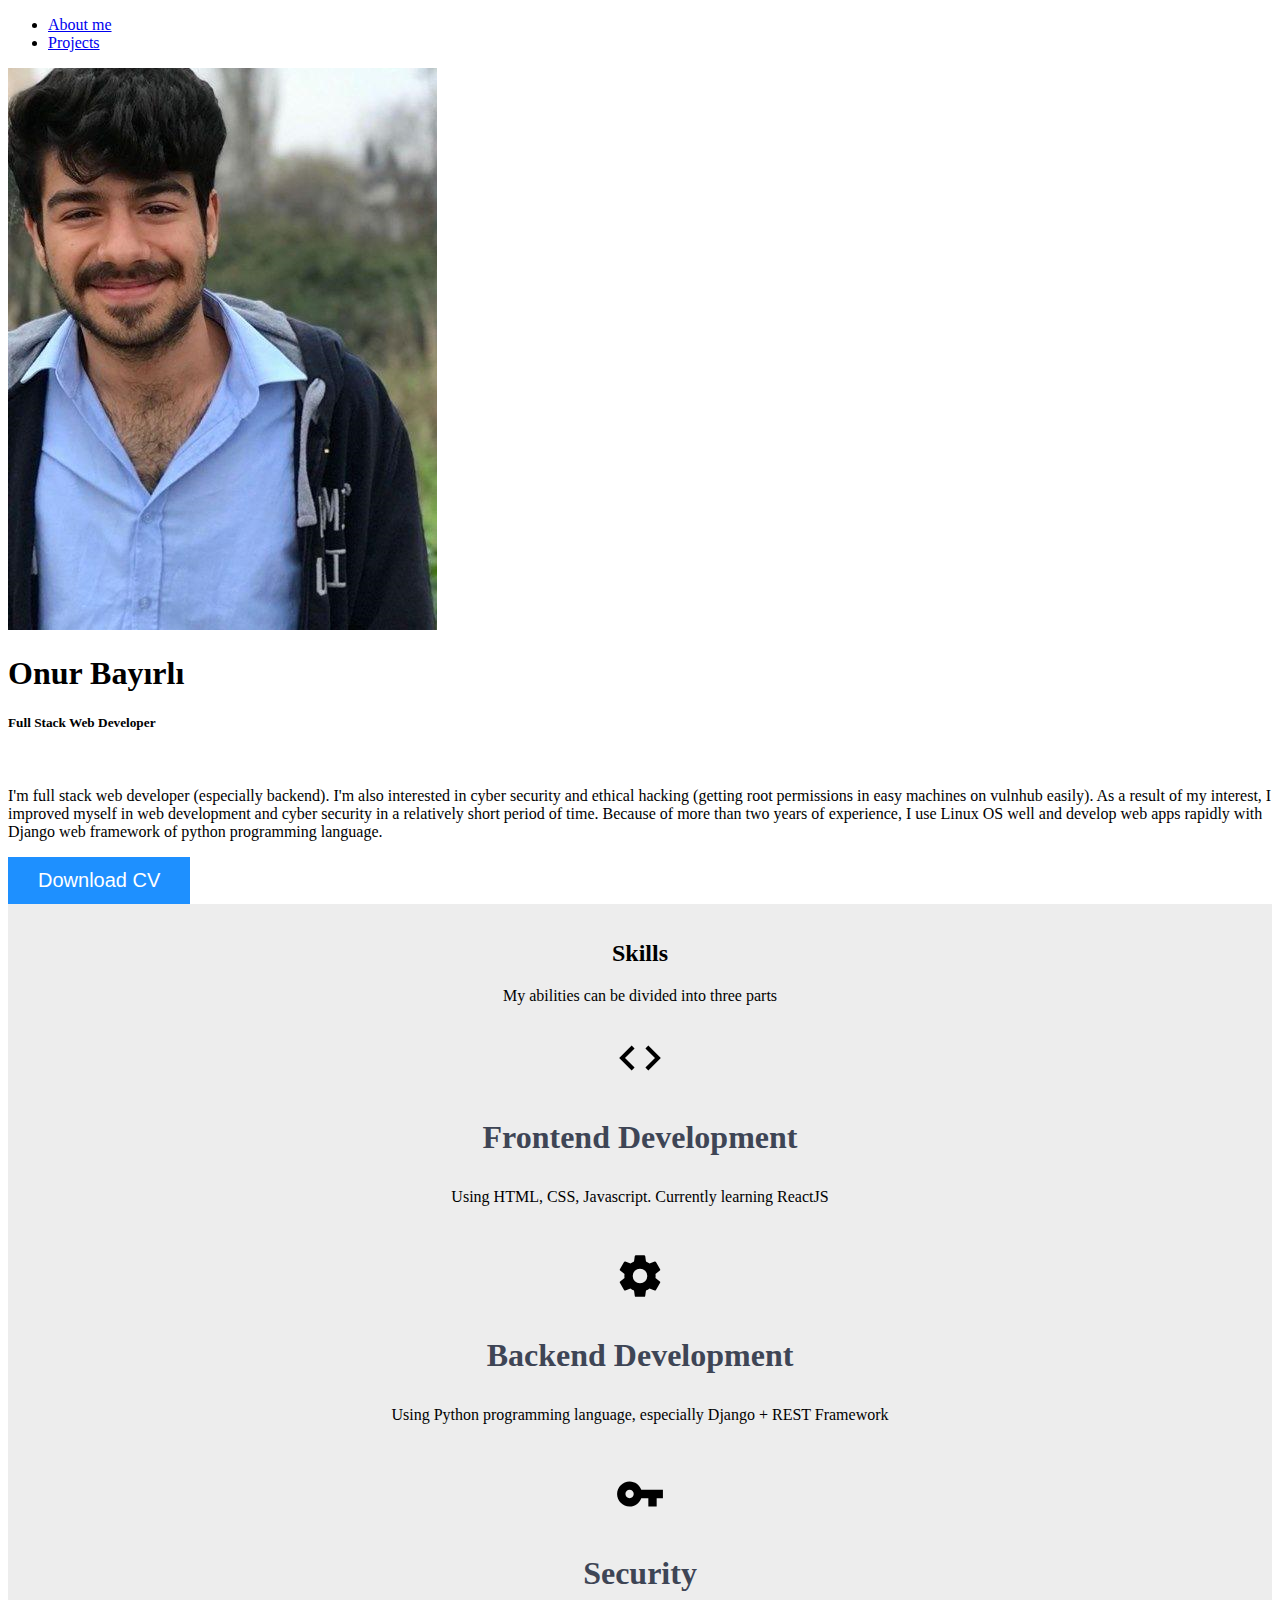
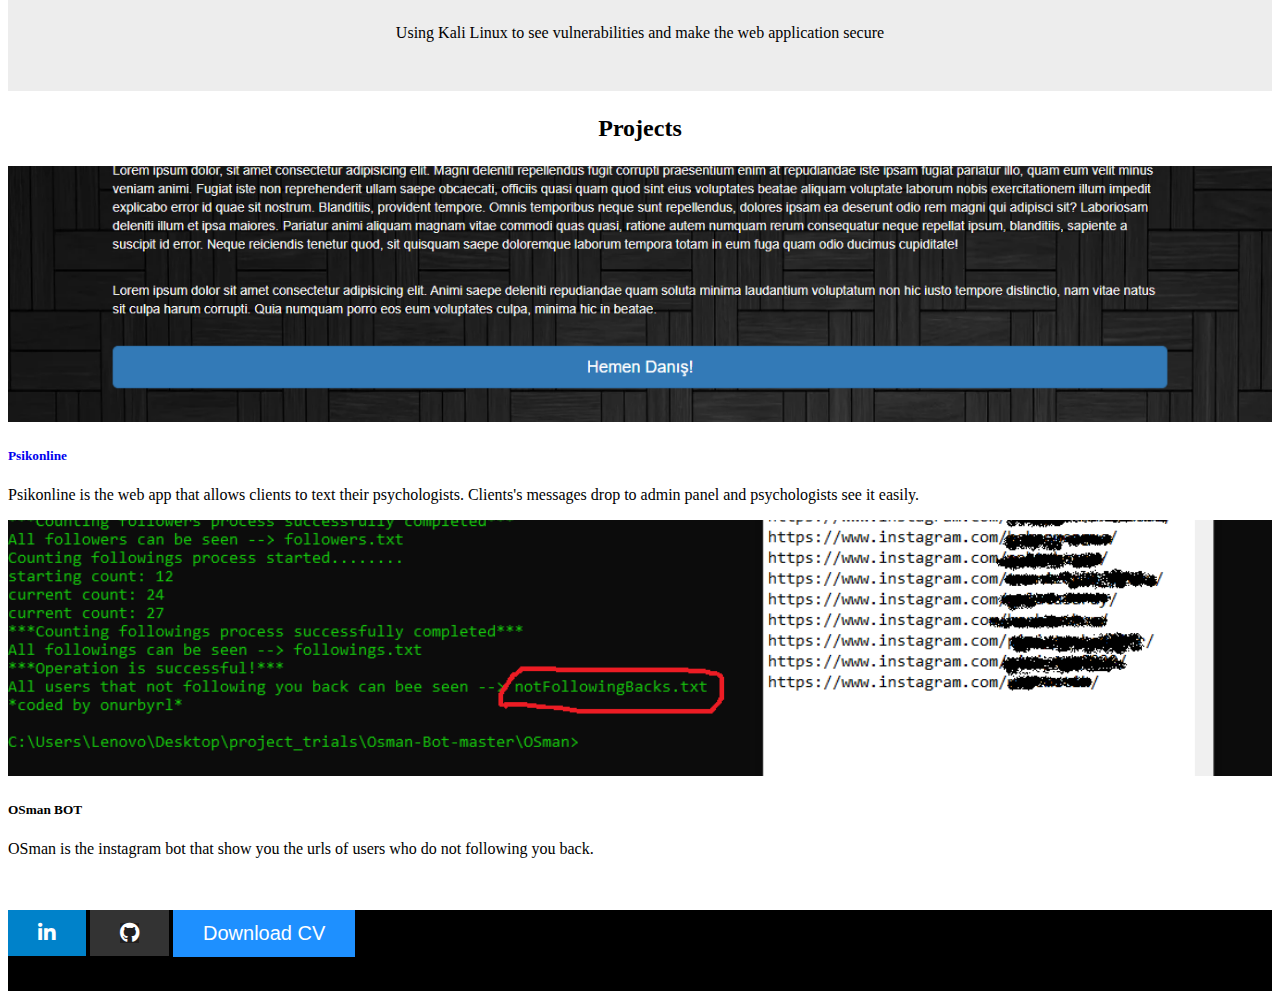
==== commit 4f03ff68: "developer portfolio initialized" ====
--- a/index.html
+++ b/index.html
@@ -1,140 +1,126 @@
-<!DOCTYPE HTML>
-<!--
-	Stellar by HTML5 UP
-	html5up.net | @ajlkn
-	Free for personal and commercial use under the CCA 3.0 license (html5up.net/license)
--->
-<html>
+<!DOCTYPE html>
+<html lang="en">
+<head>
+    <meta charset="UTF-8">
+    <meta http-equiv="X-UA-Compatible" content="IE=edge">
+    <meta name="viewport" content="width=device-width, initial-scale=1.0">
+    <title>Home</title>
+    <link href="https://cdn.jsdelivr.net/npm/bootstrap@5.1.3/dist/css/bootstrap.min.css" rel="stylesheet" integrity="sha384-1BmE4kWBq78iYhFldvKuhfTAU6auU8tT94WrHftjDbrCEXSU1oBoqyl2QvZ6jIW3" crossorigin="anonymous">
+    <link rel="stylesheet" href="https://cdnjs.cloudflare.com/ajax/libs/font-awesome/4.7.0/css/font-awesome.min.css">
+    <link rel="stylesheet" href="./static/css/styles.css">
+</head>
+<body>
+    <nav class="navbar navbar-expand-lg navbar-dark bg-dark">
+        <ul class="navbar-nav mx-auto">
+            <li class="nav-item">
+                <a class="nav-link" href="#about-me">About me</a>
+            </li>
+            <li class="nav-item">
+                <a class="nav-link" href="#projects-section">Projects</a>
+            </li>
+        </ul>
+    </nav>
 
-<head>
-	<title>Onur's Website</title>
-	<link rel="shortcut icon" type="image/jpg" href="images/icon.png">
-	<meta charset="utf-8" />
-	<meta name="viewport" content="width=device-width, initial-scale=1, user-scalable=no" />
-	<link rel="stylesheet" href="assets/css/main.css" />
-	<noscript>
-		<link rel="stylesheet" href="assets/css/noscript.css" /></noscript>
-</head>
+    <div class="container mx-auto my-5" id="about-me">
+        <div class="jumbotron">
+            <div class="card mb-3" style="max-width: 100%;">
+                <div class="row g-0">
+                  <div class="col-md-4">
+                    <img src="./static/images/profile.png" class="img-fluid rounded-start" alt="onur_image">
+                  </div>
+                  <div class="col-md-8">
+                    <div class="card-body">
+                      <h1 class="card-title">Onur Bayırlı</h1>
+                      <h5>Full Stack Web Developer</h5>
+                      <br>
+                      <p class="card-text">
+                          I'm full stack web developer (especially backend). I'm also interested in 
+                          cyber security and ethical hacking (getting root permissions in easy machines 
+                          on vulnhub easily). As a result of my interest, I improved myself in
+                          web development and cyber security in a relatively short period of time. 
+                          Because of more than two years of experience, I use Linux OS well and develop 
+                          web apps rapidly with Django web framework of python programming language. 
+                      </p>
+                      <div class="cv-button-div">
+                        <button class="btn btn-secondary" id="cv-button"><a href="./static/cv_current.pdf" download="CurrentCV" id="cv-link">Download CV</a></button>
+                      </div>
+                      
+                    </div>
+                  </div>
+                </div>
+            </div>
+        </div>
+    </div>
 
-<body class="is-preload">
-	<div class="article-metadata">. </div>
-	<!-- Wrapper -->
-	<div id="wrapper">
+    <section id="skills">
+        <div class="container">
+            <div class="row">
+                <h2 class="section-title">Skills</h2>
+                <p>My abilities can be divided into three parts</p>
+            </div>
 
-		<!-- Header -->
-		<header id="header" class="alt">
-			<span class="logo"><img src="images/icon.png" alt="" /></span>
-		</header>
+            <div class="row">
+                <div class="icon-box col-3">
+                    <object data="./static/images/code-tags.svg" width="50" height="50"></object>
+                    <h3>Frontend Development</h3>
+                    <p>Using HTML, CSS, Javascript. Currently learning ReactJS</p>
+                </div>
+                <div class="icon-box col-3">
+                    <object data="./static/images/cog.svg" width="50" height="50"></object>
+                    <h3>Backend Development</h3>
+                    <p>Using Python programming language, especially Django + REST Framework</p>
+                </div>
+                <div class="icon-box col-3">
+                    <object data="./static/images/key.svg" width="50" height="50"></object>
+                    <h3>Security</h3>
+                    <p>Using Kali Linux to see vulnerabilities and make the web application secure</p>
+                </div>
+            </div>
+        </div>
+    </section>
 
-		<!-- Nav -->
-		<nav id="nav">
-			<ul>
-				<li><a href="#intro" class="active">About Me</a></li>
-				<li><a href="#first">Certificates</a></li>
-			</ul>
-		</nav>
+    <section class="projects" id="projects-section">
+    <h2 style="text-align: center; margin: 24px;">Projects</h2>
+    <div class="row justify-content-center">
+        <div class="col-md-4">
+          <div class="card">
+            <img src="./static/images/psikonline.png" class="card-img-top" alt="psikonline-image">
+            <div class="card-body">
+              <h5 class="card-title"><a href="http://onurbyrl.pythonanywhere.com/" target="_blank">Psikonline</a></h5>
+              <p class="card-text">Psikonline is the web app that allows clients to text their psychologists.
+                  Clients's messages drop to admin panel and psychologists see it easily.
+              </p>
+            </div>
+          </div>
+        </div>
+        <div class="col-md-4">
+          <div class="card">
+            <img src="./static/images/OSman.png" class="card-img-top" alt="OSmanbot-image">
+            <div class="card-body">
+              <h5 class="card-title">OSman BOT</h5>
+              <p class="card-text">OSman is the instagram bot that show you the urls of users who do not following you back.</p>
+            </div>
+          </div>
+        </div>
+    </div>
+    </section>
+    
+    <br><br>
+    <footer class="text-center text-white" style="background-color:#000000;" id="footer-contact">
+        <div class="container p-4">
+            <section class="mb-4">
+                <a class="btn btn-primary btn-floating m-1" style="background-color: #0082ca" href="#!" role="button"><i class="fab fa-linkedin-in"></i></a>
+                <a class="btn btn-primary btn-floating m-1" style="background-color: #333333" href="#!" role="button"><i class="fab fa-github"></i></a>
+                <button class="btn btn-secondary" id="cv-button"><a href="./static/cv_current.pdf" download="CurrentCV" id="cv-link">Download CV</a></button>
+            </section>
+            <section class="mb-4">
+                <p>
+                    onurbayirli17@gmail.com | <script>document.write(new Date().getFullYear());</script>
+                </p>
+            </section>
+        </div>
+    </footer>
 
-		<!-- Main -->
-		<div id="main">
-
-			<!-- Introduction -->
-			<section id="intro" class="main">
-				<div class="spotlight">
-					<div class="content">
-						<header class="major">
-							<h2>Onur BAYIRLI</h2>
-						</header>
-						<p>I'm a School of Psychology student at Uludag University.
-							Also a developer, web designer, science-lover and writer.
-						</p>
-						<ul class="actions">
-							<li><a href="#footer" class="button">Contact</a></li>
-						</ul>
-					</div>
-					<span class="image"><img src="images/me.jpeg" alt="" /></span>
-				</div>
-			</section>
-
-			<!-- First Section -->
-			<section id="first" class="main special">
-				<header class="major">
-					<h2>My Certificates</h2>
-				</header>
-				<p>Introduction to Information Technologies Certificate given by BTK Academy</p>
-            			<p>HTML5 and CSS3 Certificate given by Istanbul Business Institute</p>
-				<p>C# Certificate given by Istanbul Business Institute</p>
-				<p>Python Certificate given by Istanbul Business Institute</p>
-
-				<p>Human Resources Management Certificate given by Istanbul Business Institute</p>
-
-				<p>SEO Certificate given by Istanbul Business Institute</p>
-
-				<p>C1-C2 English Language Certificate given by Istanbul Business Institute</p>
-
-				<p>High Honour Certificate from Cyprus International University</p>
-
-				<p>Efficient Use of Communication & Communication Strategies in Business Life Certificate given by
-					ADA
-					egitim&akademi</p>
-
-				<p>Human Resources Management & Recruitment Processes Certificate given by ADA egitim&akademi</p>
-
-				<p>Relationship Therapy You-Me-It Certificate given by ADA egitim&akademi</p>
-
-				<footer class="major">
-				</footer>
-			</section>
-
-
-
-		</div>
-
-		<!-- Footer -->
-		<footer id="footer">
-			<section>
-				<h2>My Blog</h2>
-				<p>You can see my blog by clicking the button below</p>
-				<ul class="actions">
-					<li><a href="https://onurbbayirli.blogspot.com/" class="button">Blog</a></li>
-				</ul>
-			</section>
-			<section>
-				<h2>Contact Me</h2>
-				<dl class="alt">
-					<dt>Phone</dt>
-					<dd>+ 90 (536) 230-2496</dd>
-					<dt>Email</dt>
-					<dd><a href="mailto:onurbayirli17@gmail.com">onurbayirli17@gmail.com</a></dd>
-				</dl>
-				<ul class="icons">
-					<li><a href="https://twitter.com/onurbayirli17" target="_blank" class="icon brands fa-twitter alt"><span
-								class="label">Twitter</span></a></li>
-					<li><a href="https://www.facebook.com/onurbayirli17/" target="_blank" class="icon brands fa-facebook-f alt"><span
-								class="label">Facebook</span></a></li>
-					<li><a href="https://www.instagram.com/onurbayirli17/" target="_blank" class="icon brands fa-instagram alt"><span
-								class="label">Instagram</span></a></li>
-					<li><a href="https://github.com/onurbyrl" target="_blank" class="icon brands fa-github alt"><span
-								class="label">GitHub</span></a></li>
-					<li><a href="https://www.reddit.com/user/Launderette06" target="_blank" class="icon brands fa-reddit alt"><span
-								class="label">Reddit</span></a></li>
-					<li><a href="https://www.linkedin.com/in/onur-bay%C4%B1rl%C4%B1-64933a15a/"
-							target="_blank" class="icon brands fa-linkedin alt"><span class="label">Linkedin</span></a></li>
-				</ul>
-			</section>
-			<p class="copyright">Onur Bayırlı &copy; Design: <a href="#">HTML5 UP</a>.</p>
-		</footer>
-
-	</div>
-
-	<!-- Scripts -->
-	<script src="assets/js/jquery.min.js"></script>
-	<script src="assets/js/jquery.scrollex.min.js"></script>
-	<script src="assets/js/jquery.scrolly.min.js"></script>
-	<script src="assets/js/browser.min.js"></script>
-	<script src="assets/js/breakpoints.min.js"></script>
-	<script src="assets/js/util.js"></script>
-	<script src="assets/js/main.js"></script>
-
+    <script src="https://cdn.jsdelivr.net/npm/bootstrap@5.1.3/dist/js/bootstrap.bundle.min.js" integrity="sha384-ka7Sk0Gln4gmtz2MlQnikT1wXgYsOg+OMhuP+IlRH9sENBO0LRn5q+8nbTov4+1p" crossorigin="anonymous"></script>
 </body>
-
-</html>
+</html>--- a/static/css/styles.css
+++ b/static/css/styles.css
@@ -0,0 +1,83 @@
+@import url("https://cdnjs.cloudflare.com/ajax/libs/font-awesome/5.15.4/css/all.min.css");
+@import url('https://fonts.googleapis.com/css2?family=Lato:wght@400;700&family=Roboto:wght@400;700&display=swap');
+
+* {
+    box-sizing: border-box;
+}
+
+.fa {
+    padding: 20px;
+    font-size: 30px;
+    width: 70px;
+    text-align: center;
+    text-decoration: none;
+    border-radius: 50%;
+}
+
+.fa:hover {
+  opacity: 0.9;
+}
+
+.fa-linkedin {
+  background: #0E76A8;
+  color: white;
+}
+
+.fa-github {
+  background: #211F1F;
+  color: white;
+}
+
+#skills { 
+    padding: 1rem;
+    text-align: center;
+    background-color: #ededed;
+}
+
+.icon-box h3 {
+    color: #3e4555;
+    font-size: 2rem;
+}
+
+.icon-box i {
+    color: black;
+}
+
+.icon-box {
+    text-align: center;
+    align-items: center;
+    margin: 5px 46.5px;
+    padding: 12px;
+}
+
+.btn {
+    background-color: DodgerBlue;
+    border: none;
+    color: white;
+    padding: 12px 30px;
+    cursor: pointer;
+    font-size: 20px;
+}
+  
+.btn:hover {
+    background-color: RoyalBlue;
+}
+
+#cv-link {
+    text-decoration: none;
+    color: white;
+}
+
+.card-img-top {
+    width: 100%;
+    height: 20vw;
+    object-fit: cover;
+}
+
+.projects {
+    margin-top: 15px;
+}
+
+.card-body a {
+    text-decoration: none;
+}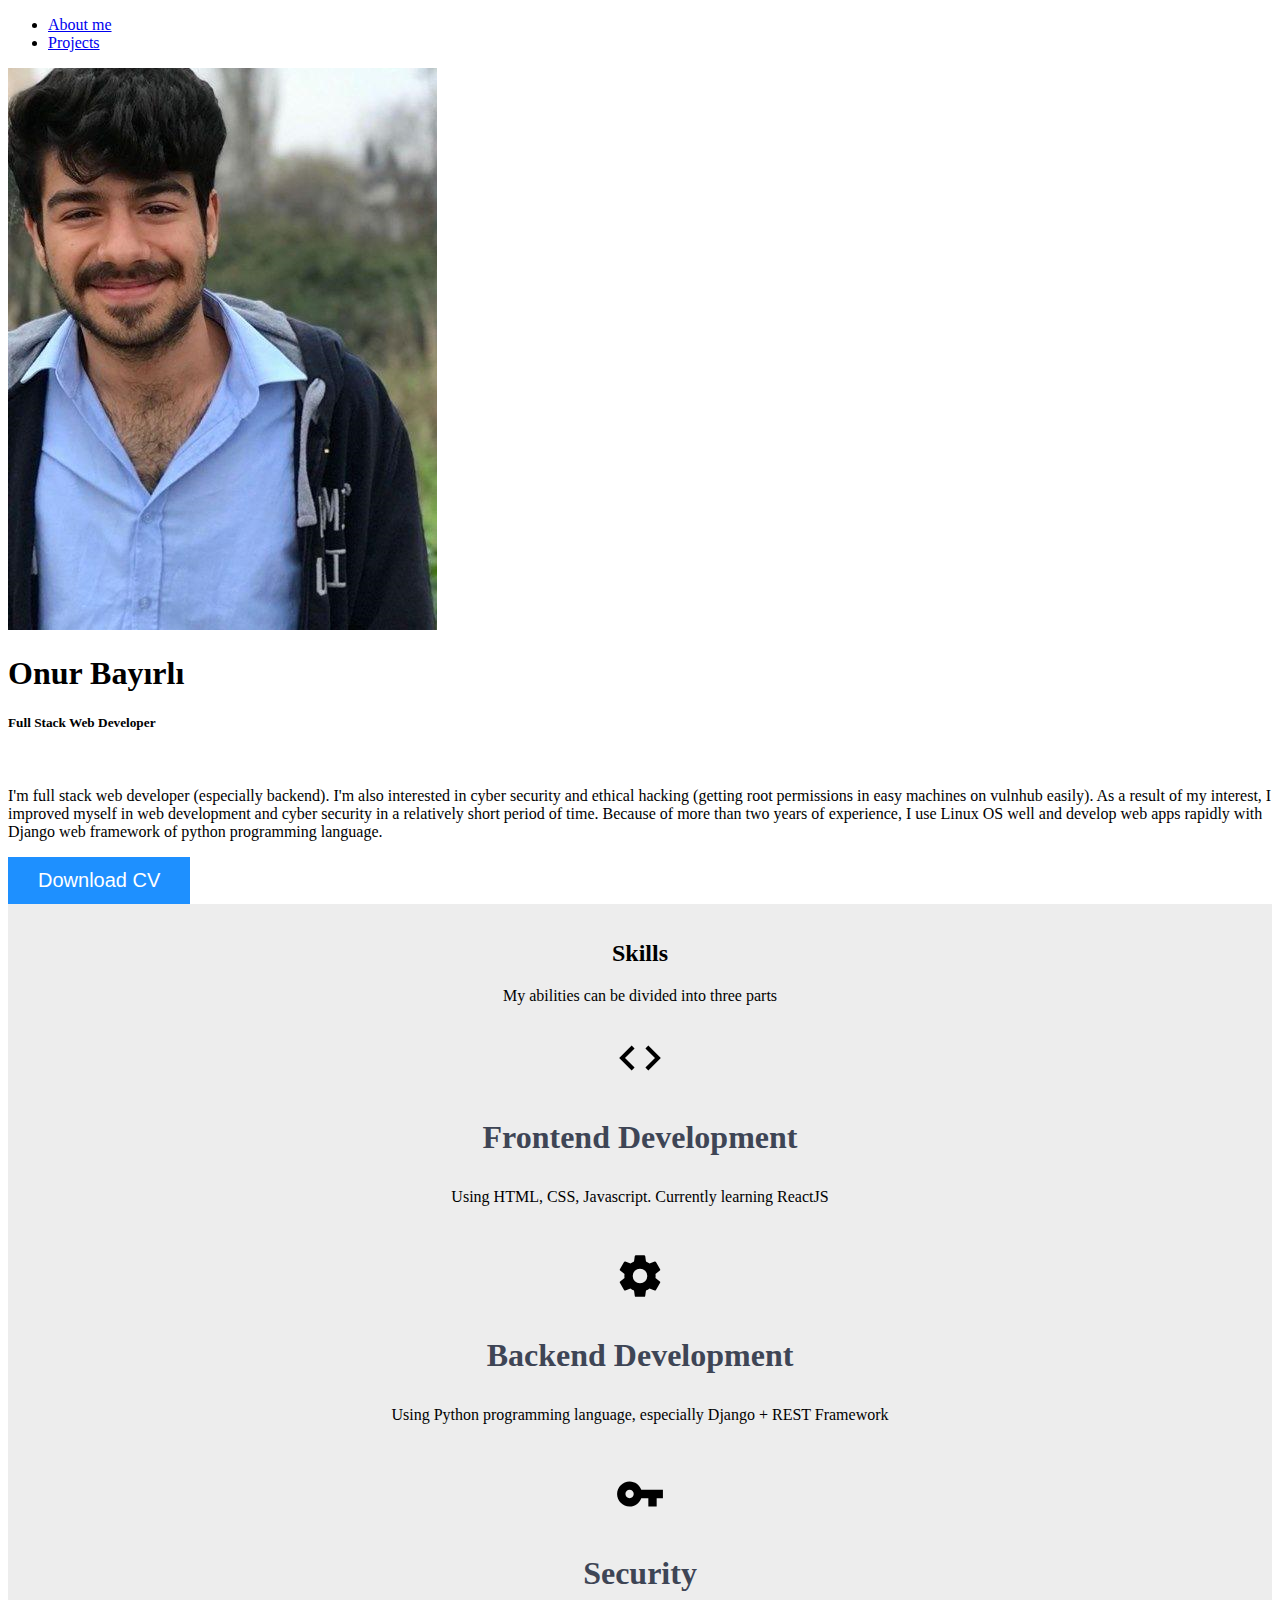
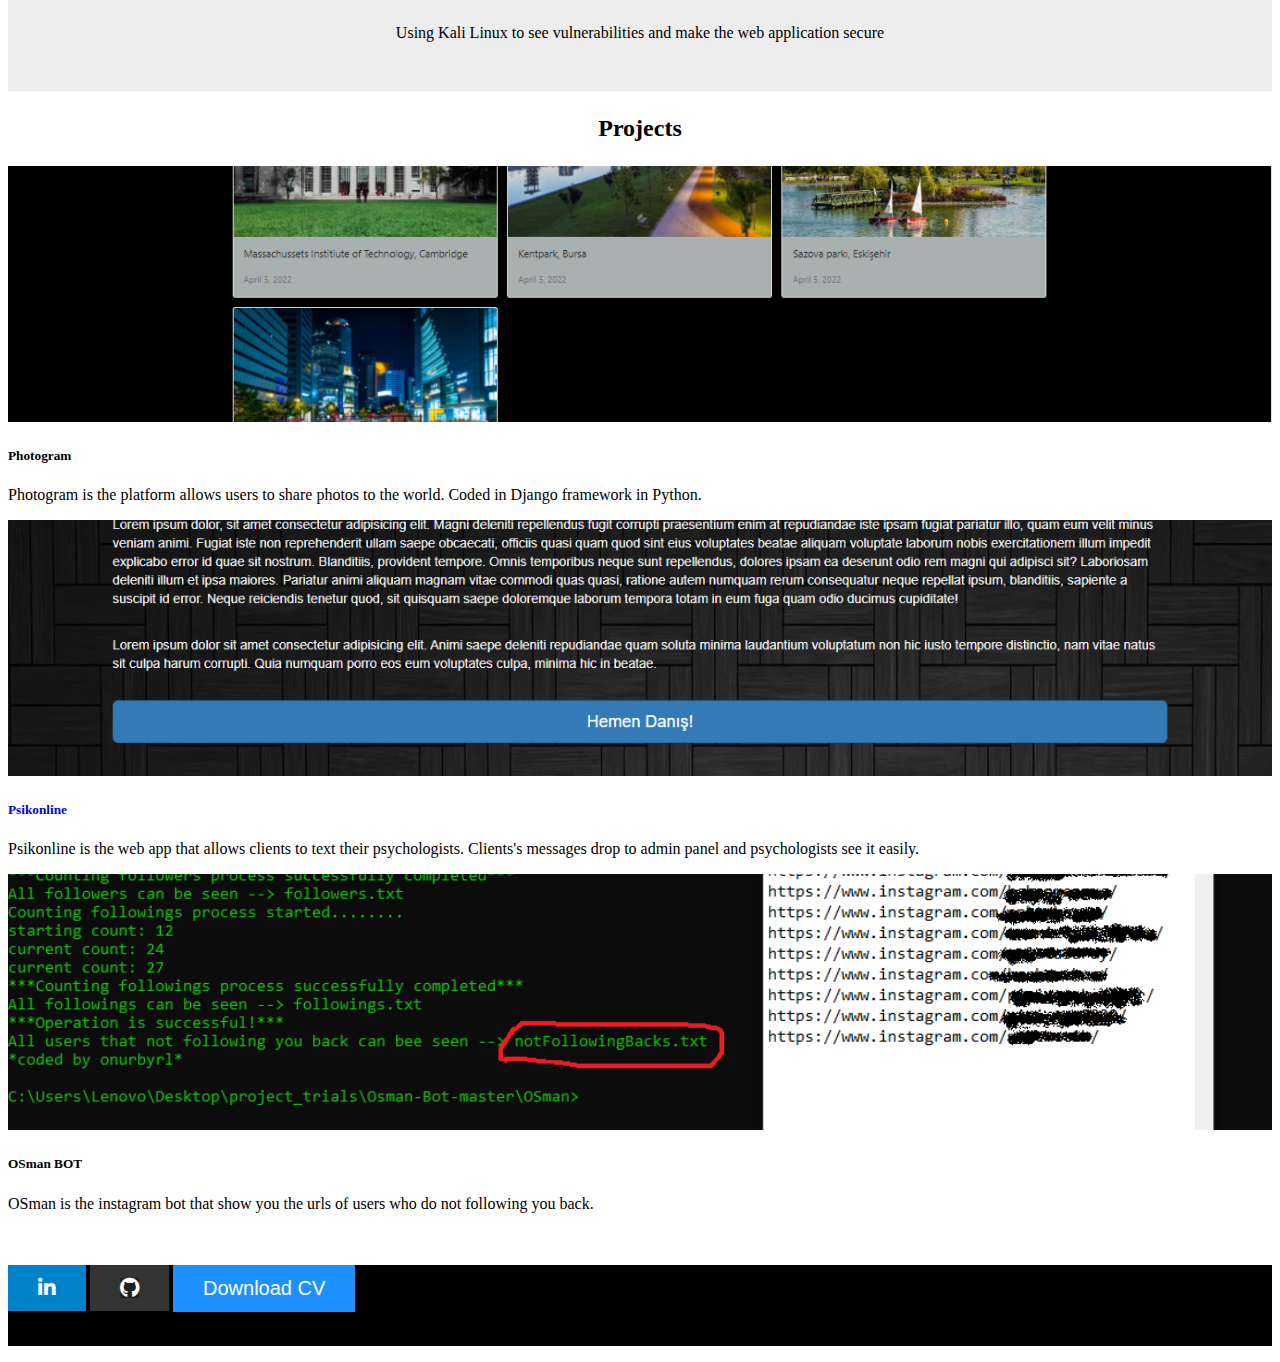
==== commit 77330f28: "photogram project added" ====
--- a/index.html
+++ b/index.html
@@ -83,6 +83,15 @@
     <h2 style="text-align: center; margin: 24px;">Projects</h2>
     <div class="row justify-content-center">
         <div class="col-md-4">
+            <div class="card">
+              <img src="./static/images/photogram.png" class="card-img-top" alt="Photogram image">
+              <div class="card-body">
+                <h5 class="card-title">Photogram</h5>
+                <p class="card-text">Photogram is the platform allows users to share photos to the world. Coded in Django framework in Python.</p>
+              </div>
+            </div>
+        </div>
+        <div class="col-md-4">
           <div class="card">
             <img src="./static/images/psikonline.png" class="card-img-top" alt="psikonline-image">
             <div class="card-body">
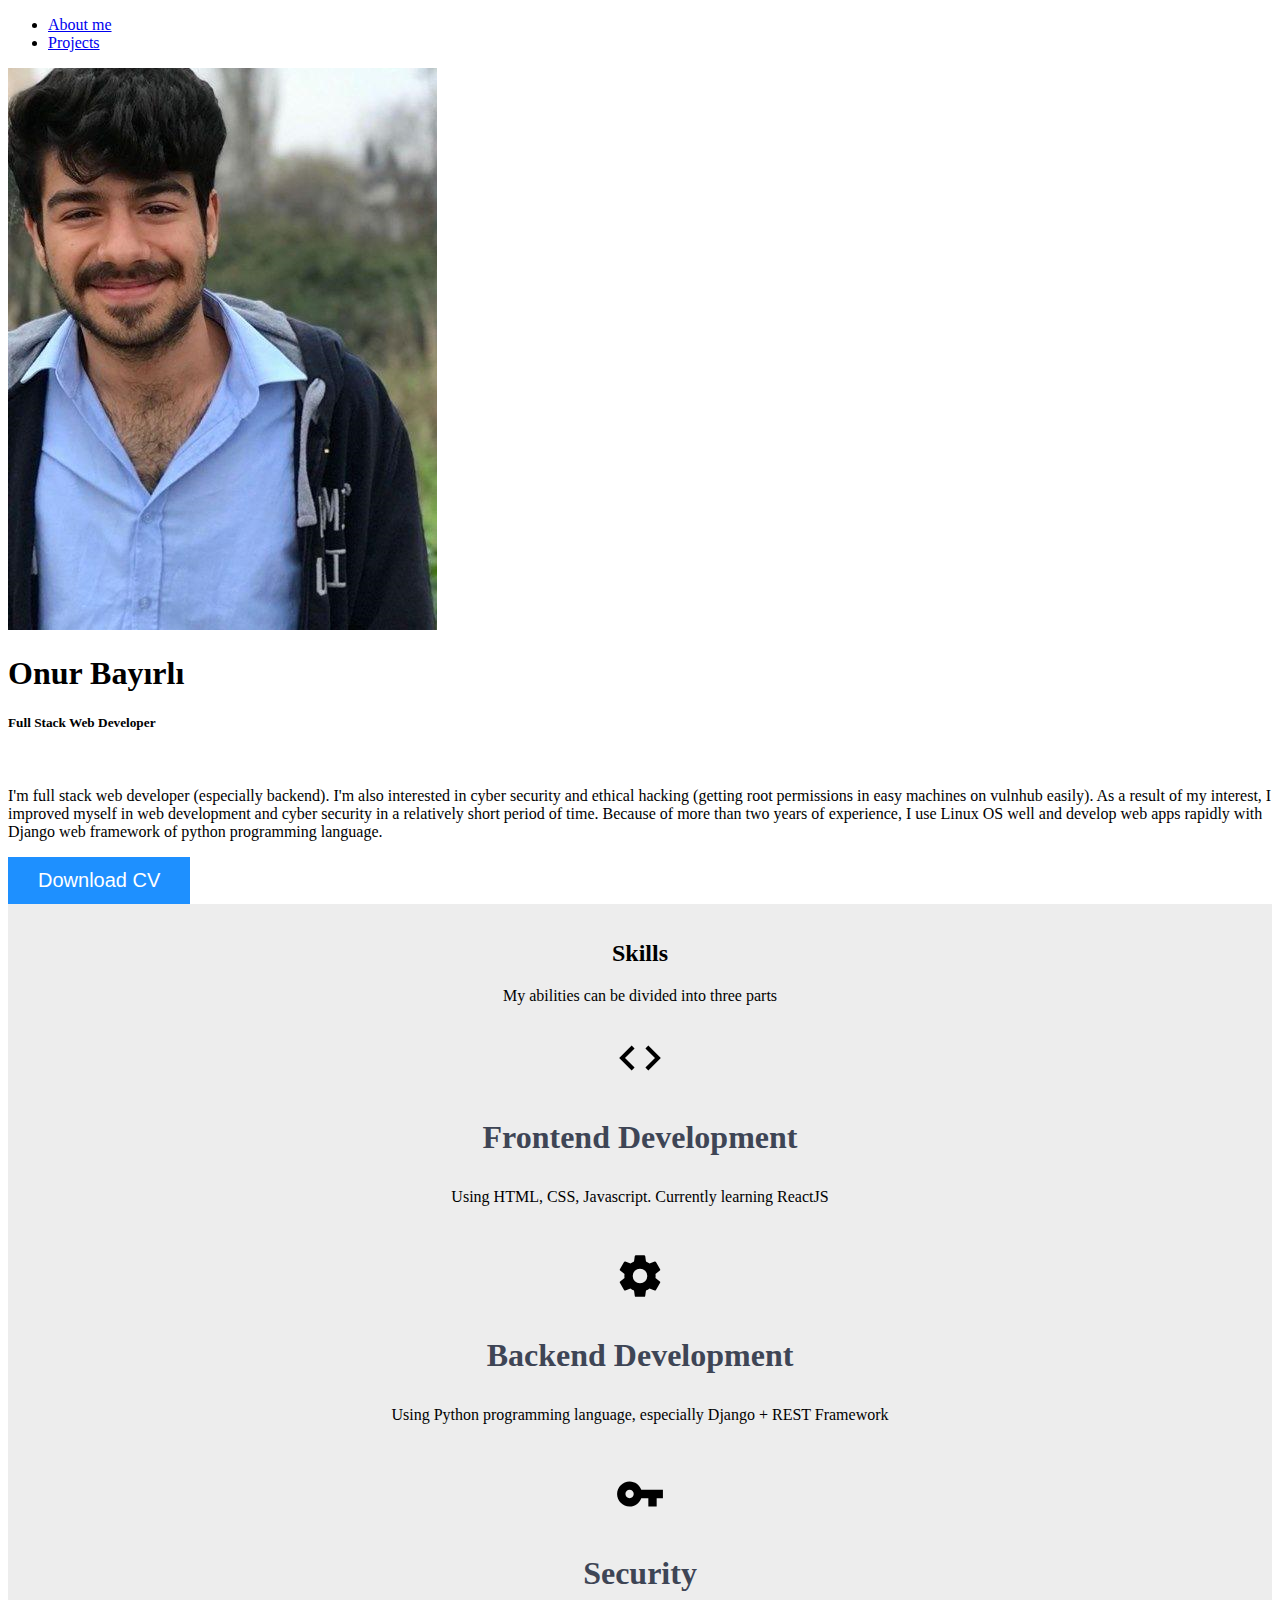
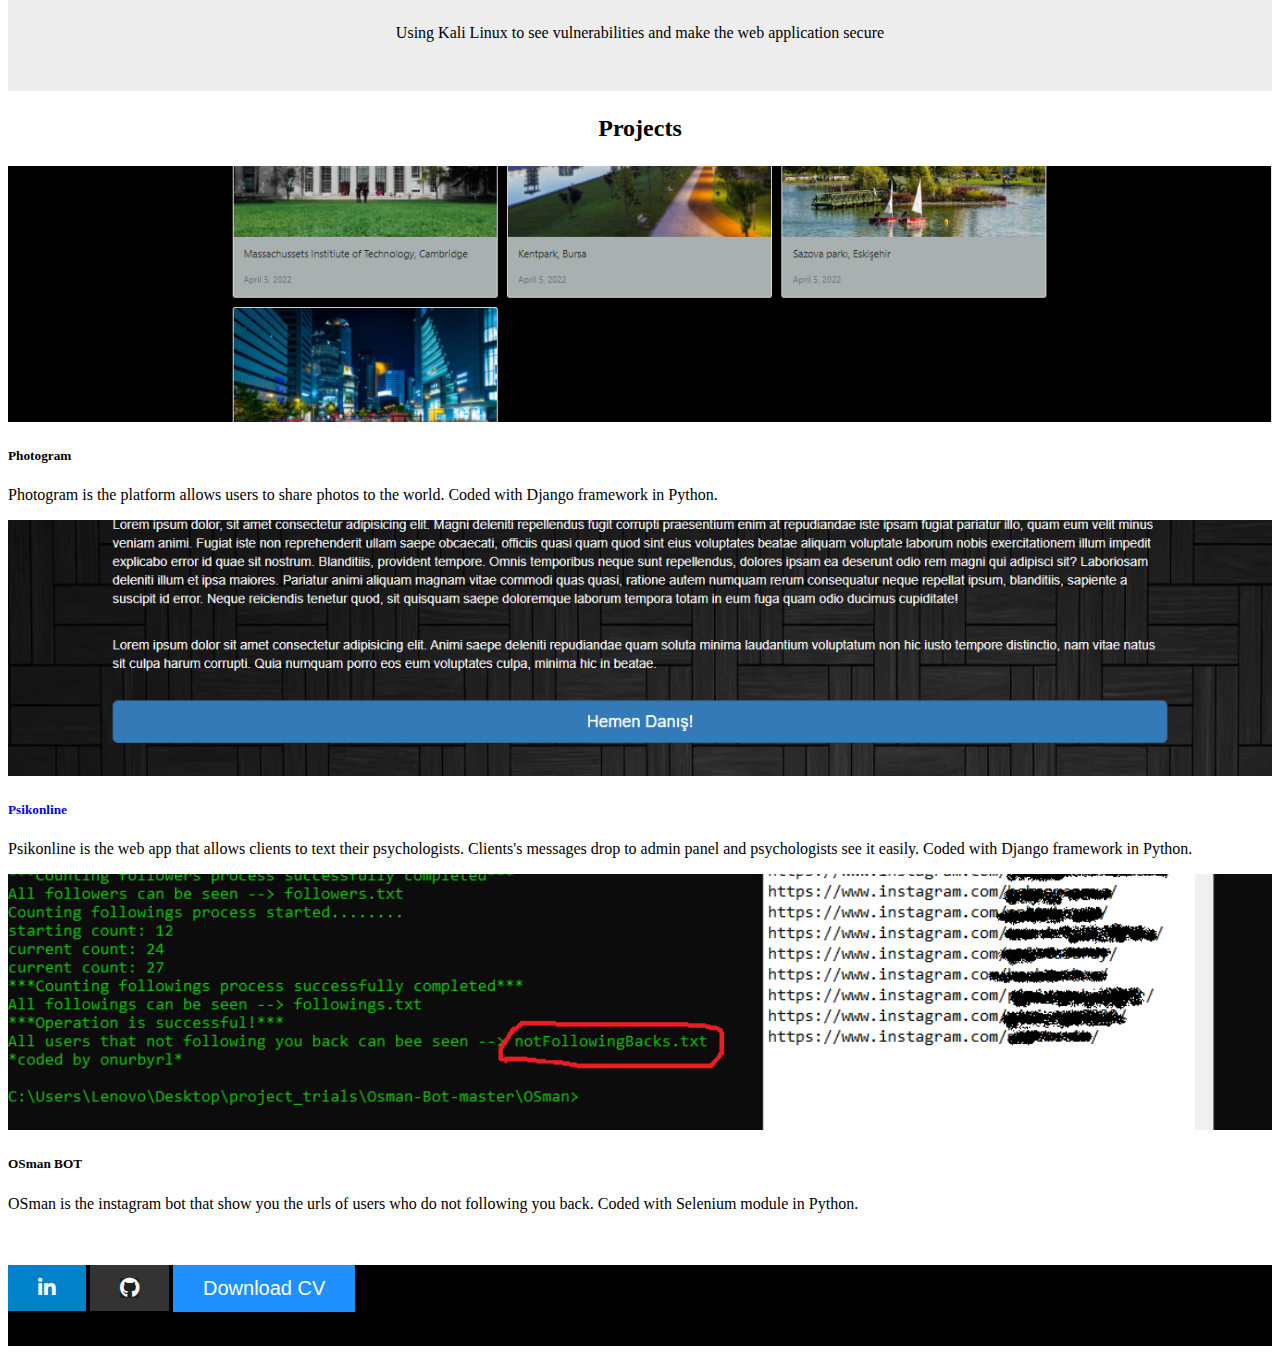
==== commit e4a3d9dc: "project description changes" ====
--- a/index.html
+++ b/index.html
@@ -87,27 +87,27 @@
               <img src="./static/images/photogram.png" class="card-img-top" alt="Photogram image">
               <div class="card-body">
                 <h5 class="card-title">Photogram</h5>
-                <p class="card-text">Photogram is the platform allows users to share photos to the world. Coded in Django framework in Python.</p>
+                <p class="card-text">Photogram is the platform allows users to share photos to the world. Coded with Django framework in Python.</p>
               </div>
             </div>
         </div>
         <div class="col-md-4">
           <div class="card">
-            <img src="./static/images/psikonline.png" class="card-img-top" alt="psikonline-image">
+            <img src="./static/images/psikonline.png" class="card-img-top" alt="Psikonline image">
             <div class="card-body">
               <h5 class="card-title"><a href="http://onurbyrl.pythonanywhere.com/" target="_blank">Psikonline</a></h5>
               <p class="card-text">Psikonline is the web app that allows clients to text their psychologists.
-                  Clients's messages drop to admin panel and psychologists see it easily.
+                  Clients's messages drop to admin panel and psychologists see it easily. Coded with Django framework in Python.
               </p>
             </div>
           </div>
         </div>
         <div class="col-md-4">
           <div class="card">
-            <img src="./static/images/OSman.png" class="card-img-top" alt="OSmanbot-image">
+            <img src="./static/images/OSman.png" class="card-img-top" alt="OSmanbot image">
             <div class="card-body">
               <h5 class="card-title">OSman BOT</h5>
-              <p class="card-text">OSman is the instagram bot that show you the urls of users who do not following you back.</p>
+              <p class="card-text">OSman is the instagram bot that show you the urls of users who do not following you back. Coded with Selenium module in Python.</p>
             </div>
           </div>
         </div>
@@ -132,4 +132,4 @@
 
     <script src="https://cdn.jsdelivr.net/npm/bootstrap@5.1.3/dist/js/bootstrap.bundle.min.js" integrity="sha384-ka7Sk0Gln4gmtz2MlQnikT1wXgYsOg+OMhuP+IlRH9sENBO0LRn5q+8nbTov4+1p" crossorigin="anonymous"></script>
 </body>
-</html>+</html>
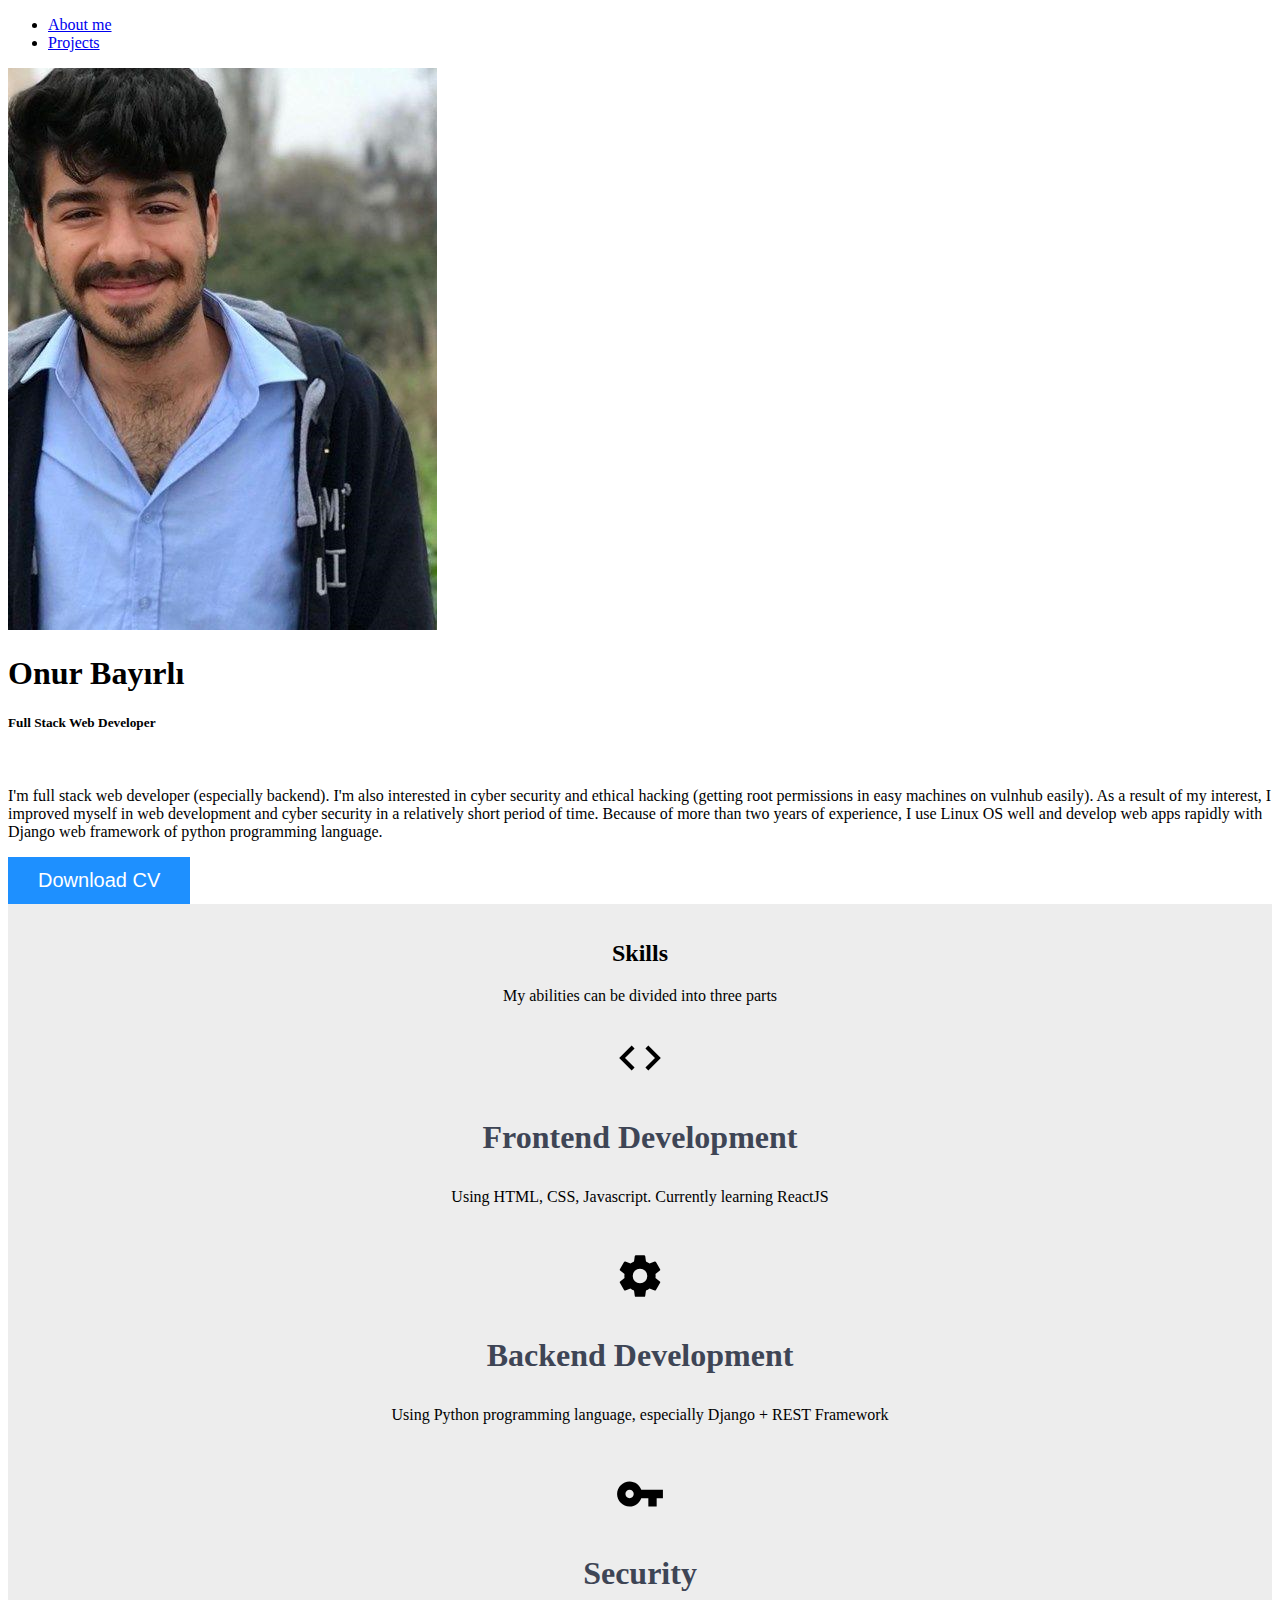
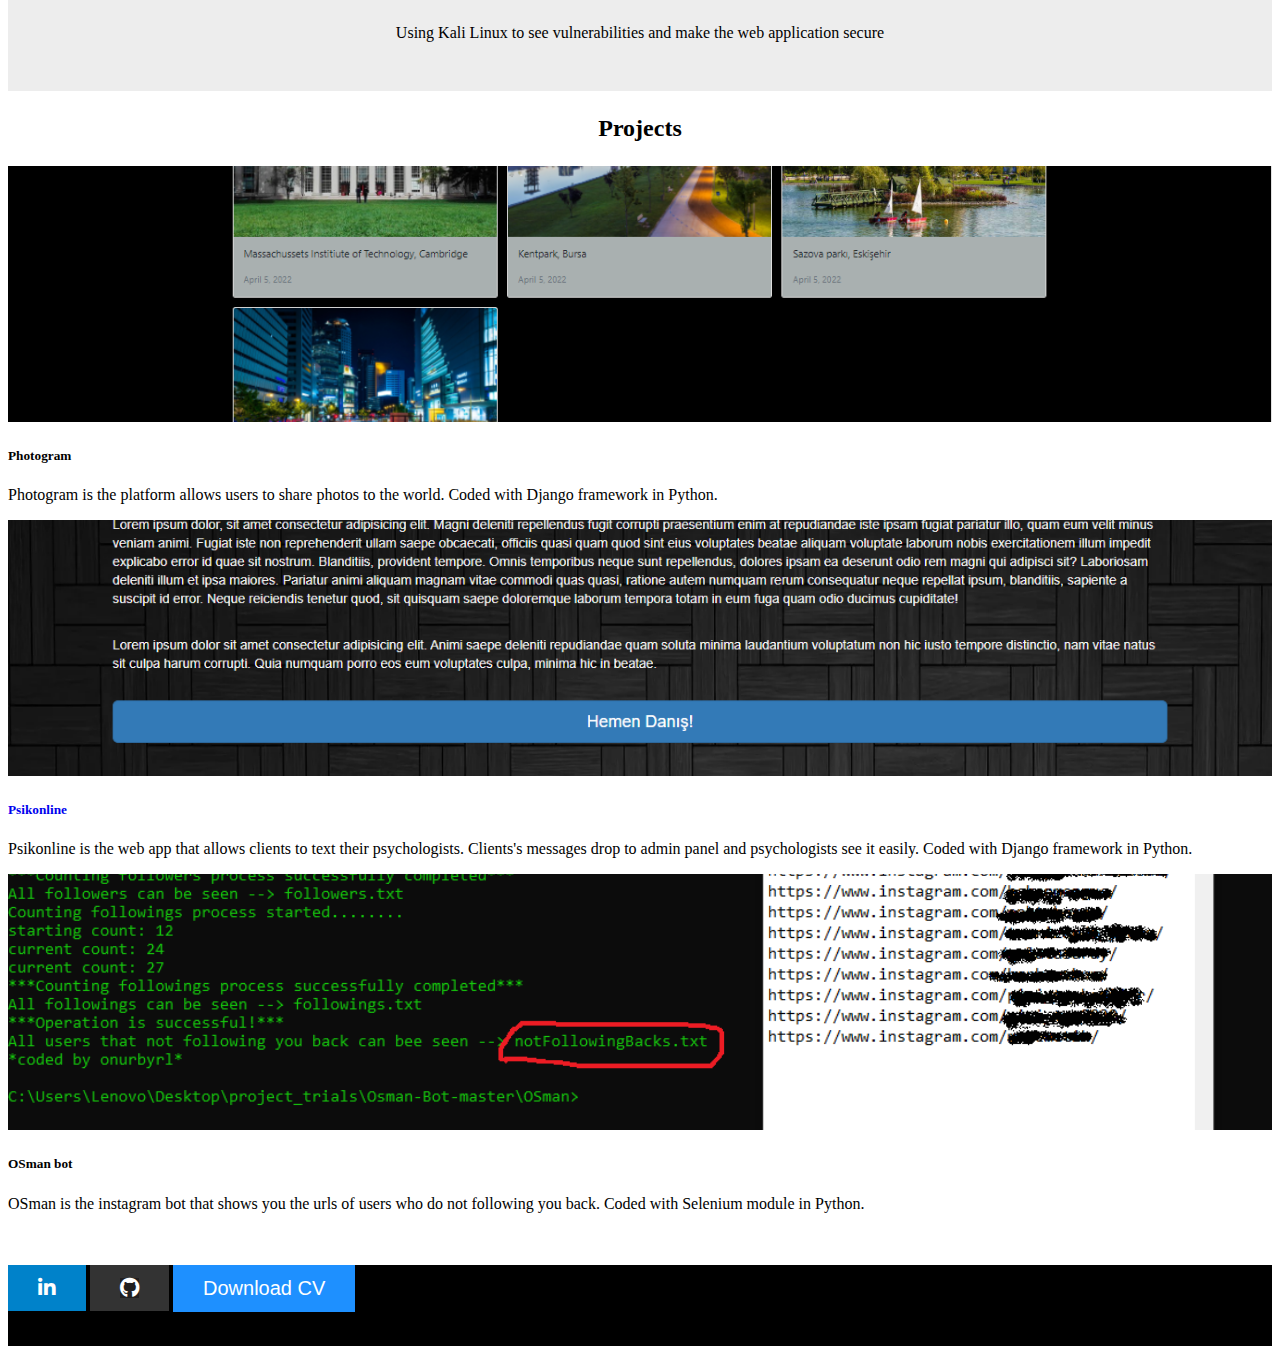
==== commit 73469b72: "osman bot project updated" ====
--- a/index.html
+++ b/index.html
@@ -104,10 +104,10 @@
         </div>
         <div class="col-md-4">
           <div class="card">
-            <img src="./static/images/OSman.png" class="card-img-top" alt="OSmanbot image">
+            <img src="./static/images/OSman.png" class="card-img-top" alt="OSman bot image">
             <div class="card-body">
-              <h5 class="card-title">OSman BOT</h5>
-              <p class="card-text">OSman is the instagram bot that show you the urls of users who do not following you back. Coded with Selenium module in Python.</p>
+              <h5 class="card-title">OSman bot</h5>
+              <p class="card-text">OSman is the instagram bot that shows you the urls of users who do not following you back. Coded with Selenium module in Python.</p>
             </div>
           </div>
         </div>
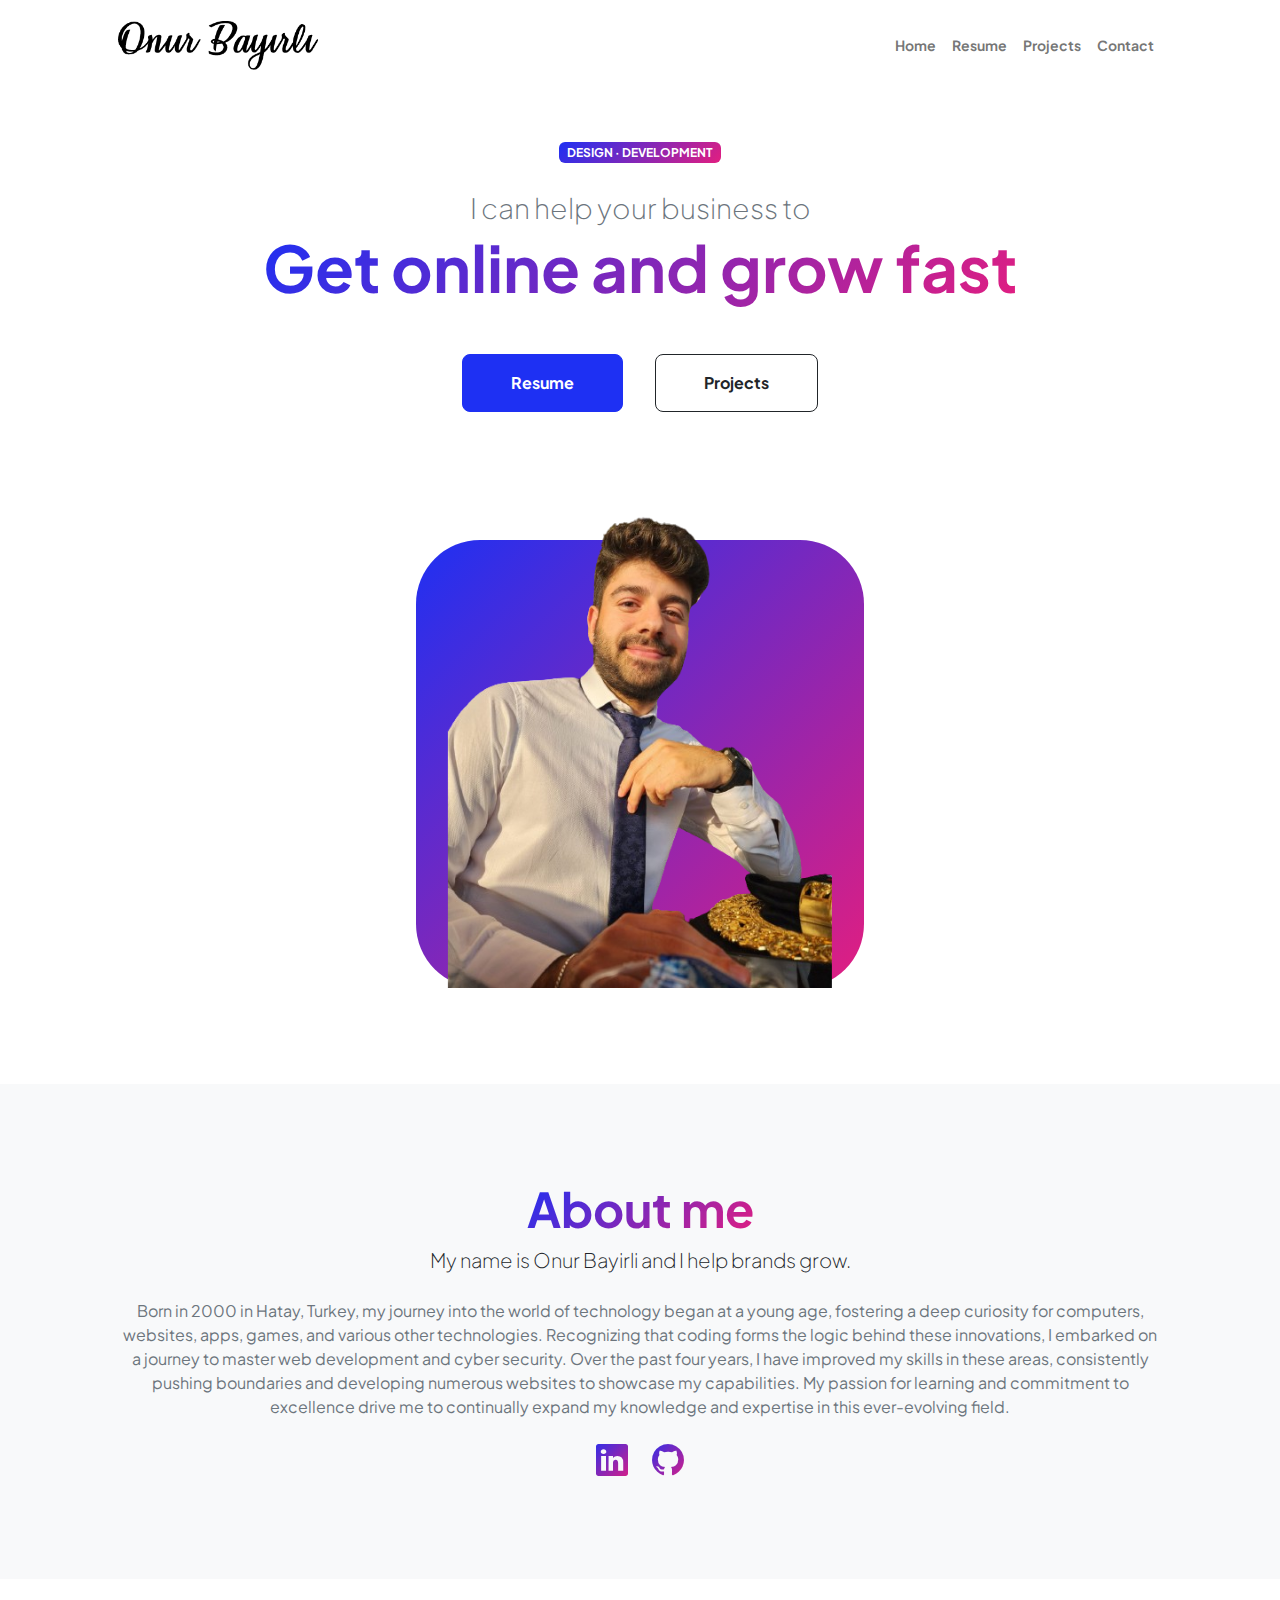
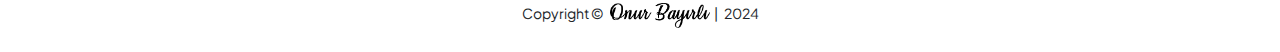
==== commit 21cabff8: "website recreated with bootstrap template" ====
--- a/index.html
+++ b/index.html
@@ -1,135 +1,409 @@
 <!DOCTYPE html>
 <html lang="en">
+
 <head>
-    <meta charset="UTF-8">
-    <meta http-equiv="X-UA-Compatible" content="IE=edge">
-    <meta name="viewport" content="width=device-width, initial-scale=1.0">
-    <title>Home</title>
-    <link href="https://cdn.jsdelivr.net/npm/bootstrap@5.1.3/dist/css/bootstrap.min.css" rel="stylesheet" integrity="sha384-1BmE4kWBq78iYhFldvKuhfTAU6auU8tT94WrHftjDbrCEXSU1oBoqyl2QvZ6jIW3" crossorigin="anonymous">
-    <link rel="stylesheet" href="https://cdnjs.cloudflare.com/ajax/libs/font-awesome/4.7.0/css/font-awesome.min.css">
-    <link rel="stylesheet" href="./static/css/styles.css">
+    <meta charset="utf-8" />
+    <meta name="viewport" content="width=device-width, initial-scale=1, shrink-to-fit=no" />
+    <meta name="keywords" content="web, development, HTML, CSS, javascript, python, api, database">
+    <meta name="description"
+         content="Full stack web developer.
+          Frontend, backend, database management, docker, AWS, cyber security and ethical hacking." />
+    <meta name="author" content="onur bayirli" />
+    <title>Onur Bayirli</title>
+    <!-- Favicon-->
+    <link rel="icon" type="image/x-icon" href="assets/favicon.ico" />
+    <!-- Custom Google font-->
+    <link rel="preconnect" href="https://fonts.googleapis.com" />
+    <link rel="preconnect" href="https://fonts.gstatic.com" crossorigin />
+    <link
+        href="https://fonts.googleapis.com/css2?family=Plus+Jakarta+Sans:wght@100;200;300;400;500;600;700;800;900&amp;display=swap"
+        rel="stylesheet" />
+    <!-- Bootstrap icons-->
+    <link href="https://cdn.jsdelivr.net/npm/bootstrap-icons@1.8.1/font/bootstrap-icons.css" rel="stylesheet" />
+    <!-- Core theme CSS (includes Bootstrap)-->
+    <link href="css/styles.css" rel="stylesheet" />
 </head>
-<body>
-    <nav class="navbar navbar-expand-lg navbar-dark bg-dark">
-        <ul class="navbar-nav mx-auto">
-            <li class="nav-item">
-                <a class="nav-link" href="#about-me">About me</a>
-            </li>
-            <li class="nav-item">
-                <a class="nav-link" href="#projects-section">Projects</a>
-            </li>
-        </ul>
-    </nav>
 
-    <div class="container mx-auto my-5" id="about-me">
-        <div class="jumbotron">
-            <div class="card mb-3" style="max-width: 100%;">
-                <div class="row g-0">
-                  <div class="col-md-4">
-                    <img src="./static/images/profile.png" class="img-fluid rounded-start" alt="onur_image">
-                  </div>
-                  <div class="col-md-8">
-                    <div class="card-body">
-                      <h1 class="card-title">Onur Bayırlı</h1>
-                      <h5>Full Stack Web Developer</h5>
-                      <br>
-                      <p class="card-text">
-                          I'm full stack web developer (especially backend). I'm also interested in 
-                          cyber security and ethical hacking (getting root permissions in easy machines 
-                          on vulnhub easily). As a result of my interest, I improved myself in
-                          web development and cyber security in a relatively short period of time. 
-                          Because of more than two years of experience, I use Linux OS well and develop 
-                          web apps rapidly with Django web framework of python programming language. 
-                      </p>
-                      <div class="cv-button-div">
-                        <button class="btn btn-secondary" id="cv-button"><a href="./static/cv_current.pdf" download="CurrentCV" id="cv-link">Download CV</a></button>
-                      </div>
-                      
+<body class="d-flex flex-column h-100">
+    <main class="flex-shrink-0">
+        <!-- Navigation-->
+        <nav class="navbar navbar-expand-lg navbar-light bg-white py-3">
+            <div class="container px-5">
+                <a class="navbar-brand" href="index.html"><span class="fw-bolder text-primary"><img width="200px" src="../assets/img/onur-bayirli-logo.png" alt="onur-bayirli-logo"></span></a>
+                <button class="navbar-toggler" type="button" data-bs-toggle="collapse"
+                    data-bs-target="#navbarSupportedContent" aria-controls="navbarSupportedContent"
+                    aria-expanded="false" aria-label="Toggle navigation"><span
+                        class="navbar-toggler-icon"></span></button>
+                <div class="collapse navbar-collapse" id="navbarSupportedContent">
+                    <ul class="navbar-nav ms-auto mb-2 mb-lg-0 small fw-bolder">
+                        <li class="nav-item"><a class="nav-link" href="index.html">Home</a></li>
+                        <li class="nav-item"><a class="nav-link" href="resume.html">Resume</a></li>
+                        <li class="nav-item"><a class="nav-link" href="projects.html">Projects</a></li>
+                        <li class="nav-item"><a class="nav-link" href="contact.html">Contact</a></li>
+                    </ul>
+                </div>
+            </div>
+        </nav>
+        <!-- Header-->
+        <header class="py-5">
+            <div class="container px-5 pb-5">
+                <div class="row gx-5 align-items-center">
+                    <div class="col-xxl-5">
+                        <!-- Header text content-->
+                        <div class="text-center text-xxl-start">
+                            <div class="badge bg-gradient-primary-to-secondary text-white mb-4">
+                                <div class="text-uppercase">Design &middot; Development</div>
+                            </div>
+                            <div class="fs-3 fw-light text-muted">I can help your business to</div>
+                            <h1 class="display-3 fw-bolder mb-5"><span class="text-gradient d-inline">Get online and
+                                    grow fast</span></h1>
+                            <div class="d-grid gap-3 d-sm-flex justify-content-sm-center justify-content-xxl-start mb-3">
+                                <a href="resume.html" class="btn btn-primary btn-lg px-5 py-3 me-sm-3 fs-6 fw-bolder">Resume</a>
+                                <a href="projects.html" class="btn btn-outline-dark btn-lg px-5 py-3 fs-6 fw-bolder">Projects</a>
+                            </div>
+                        </div>
                     </div>
-                  </div>
+                    <div class="col-xxl-7">
+                        <!-- Header profile picture-->
+                        <div class="d-flex justify-content-center mt-5 mt-xxl-0">
+                            <div class="profile bg-gradient-primary-to-secondary">
+                                <!-- TIP: For best results, use a photo with a transparent background like the demo example below-->
+                                <!-- Watch a tutorial on how to do this on YouTube (link)-->
+                                <img class="profile-img" src="../assets/img/onur-bayirli-photo.png"
+                                    alt="onur-bayirli-photo" />
+                                <div class="dots-1" style="display: none;">
+                                    <!-- SVG Dots-->
+                                    <svg version="1.1" xmlns="http://www.w3.org/2000/svg"
+                                        xmlns:xlink="http://www.w3.org/1999/xlink" x="0px" y="0px"
+                                        viewBox="0 0 191.6 1215.4" style="enable-background: new 0 0 191.6 1215.4"
+                                        xml:space="preserve">
+                                        <g transform="translate(0.000000,1280.000000) scale(0.100000,-0.100000)">
+                                            <path
+                                                d="M227.7,12788.6c-105-35-200-141-222-248c-43-206,163-412,369-369c155,32,275,190,260,339c-11,105-90,213-190,262        C383.7,12801.6,289.7,12808.6,227.7,12788.6z">
+                                            </path>
+                                            <path
+                                                d="M1507.7,12788.6c-151-50-253-216-222-362c25-119,136-230,254-255c194-41,395,142,375,339c-11,105-90,213-190,262        C1663.7,12801.6,1569.7,12808.6,1507.7,12788.6z">
+                                            </path>
+                                            <path
+                                                d="M227.7,11508.6c-105-35-200-141-222-248c-43-206,163-412,369-369c155,32,275,190,260,339c-11,105-90,213-190,262        C383.7,11521.6,289.7,11528.6,227.7,11508.6z">
+                                            </path>
+                                            <path
+                                                d="M1507.7,11508.6c-151-50-253-216-222-362c25-119,136-230,254-255c194-41,395,142,375,339c-11,105-90,213-190,262        C1663.7,11521.6,1569.7,11528.6,1507.7,11508.6z">
+                                            </path>
+                                            <path
+                                                d="M227.7,10228.6c-105-35-200-141-222-248c-43-206,163-412,369-369c155,32,275,190,260,339c-11,105-90,213-190,262        C383.7,10241.6,289.7,10248.6,227.7,10228.6z">
+                                            </path>
+                                            <path
+                                                d="M1507.7,10228.6c-105-35-200-141-222-248c-43-206,163-412,369-369c155,32,275,190,260,339c-11,105-90,213-190,262        C1663.7,10241.6,1569.7,10248.6,1507.7,10228.6z">
+                                            </path>
+                                            <path
+                                                d="M227.7,8948.6c-105-35-200-141-222-248c-43-206,163-412,369-369c155,32,275,190,260,339c-11,105-90,213-190,262        C383.7,8961.6,289.7,8968.6,227.7,8948.6z">
+                                            </path>
+                                            <path
+                                                d="M1507.7,8948.6c-105-35-200-141-222-248c-43-206,163-412,369-369c155,32,275,190,260,339c-11,105-90,213-190,262        C1663.7,8961.6,1569.7,8968.6,1507.7,8948.6z">
+                                            </path>
+                                            <path
+                                                d="M227.7,7668.6c-105-35-200-141-222-248c-43-206,163-412,369-369c155,32,275,190,260,339c-11,105-90,213-190,262        C383.7,7681.6,289.7,7688.6,227.7,7668.6z">
+                                            </path>
+                                            <path
+                                                d="M1507.7,7668.6c-105-35-200-141-222-248c-43-206,163-412,369-369c155,32,275,190,260,339c-11,105-90,213-190,262        C1663.7,7681.6,1569.7,7688.6,1507.7,7668.6z">
+                                            </path>
+                                            <path
+                                                d="M227.7,6388.6c-105-35-200-141-222-248c-43-206,163-412,369-369c155,32,275,190,260,339c-11,105-90,213-190,262        C383.7,6401.6,289.7,6408.6,227.7,6388.6z">
+                                            </path>
+                                            <path
+                                                d="M1507.7,6388.6c-105-35-200-141-222-248c-43-206,163-412,369-369c155,32,275,190,260,339c-11,105-90,213-190,262        C1663.7,6401.6,1569.7,6408.6,1507.7,6388.6z">
+                                            </path>
+                                            <path
+                                                d="M227.7,5108.6c-105-35-200-141-222-248c-43-206,163-412,369-369c155,32,275,190,260,339c-11,105-90,213-190,262        C383.7,5121.6,289.7,5128.6,227.7,5108.6z">
+                                            </path>
+                                            <path
+                                                d="M1507.7,5108.6c-105-35-200-141-222-248c-43-206,163-412,369-369c155,32,275,190,260,339c-11,105-90,213-190,262        C1663.7,5121.6,1569.7,5128.6,1507.7,5108.6z">
+                                            </path>
+                                            <path
+                                                d="M227.7,3828.6c-105-35-200-141-222-248c-43-206,163-412,369-369c155,32,275,190,260,339c-11,105-90,213-190,262        C383.7,3841.6,289.7,3848.6,227.7,3828.6z">
+                                            </path>
+                                            <path
+                                                d="M1507.7,3828.6c-105-35-200-141-222-248c-43-206,163-412,369-369c155,32,275,190,260,339c-11,105-90,213-190,262        C1663.7,3841.6,1569.7,3848.6,1507.7,3828.6z">
+                                            </path>
+                                            <path
+                                                d="M227.7,2548.6c-105-35-200-141-222-248c-43-206,163-412,369-369c155,32,275,190,260,339c-11,105-90,213-190,262        C383.7,2561.6,289.7,2568.6,227.7,2548.6z">
+                                            </path>
+                                            <path
+                                                d="M1507.7,2548.6c-105-35-200-141-222-248c-43-206,163-412,369-369c155,32,275,190,260,339c-11,105-90,213-190,262        C1663.7,2561.6,1569.7,2568.6,1507.7,2548.6z">
+                                            </path>
+                                            <path
+                                                d="M227.7,1268.6c-105-35-200-141-222-248c-43-206,163-412,369-369c155,32,275,190,260,339c-11,105-90,213-190,262        C383.7,1281.6,289.7,1288.6,227.7,1268.6z">
+                                            </path>
+                                            <path
+                                                d="M1507.7,1268.6c-105-35-200-141-222-248c-43-206,163-412,369-369c155,32,275,190,260,339c-11,105-90,213-190,262        C1663.7,1281.6,1569.7,1288.6,1507.7,1268.6z">
+                                            </path>
+                                        </g>
+                                    </svg>
+                                    <!-- END of SVG dots-->
+                                </div>
+                                <div class="dots-2" style="display: none;">
+                                    <!-- SVG Dots-->
+                                    <svg version="1.1" xmlns="http://www.w3.org/2000/svg"
+                                        xmlns:xlink="http://www.w3.org/1999/xlink" x="0px" y="0px"
+                                        viewBox="0 0 191.6 1215.4" style="enable-background: new 0 0 191.6 1215.4"
+                                        xml:space="preserve">
+                                        <g transform="translate(0.000000,1280.000000) scale(0.100000,-0.100000)">
+                                            <path
+                                                d="M227.7,12788.6c-105-35-200-141-222-248c-43-206,163-412,369-369c155,32,275,190,260,339c-11,105-90,213-190,262        C383.7,12801.6,289.7,12808.6,227.7,12788.6z">
+                                            </path>
+                                            <path
+                                                d="M1507.7,12788.6c-151-50-253-216-222-362c25-119,136-230,254-255c194-41,395,142,375,339c-11,105-90,213-190,262        C1663.7,12801.6,1569.7,12808.6,1507.7,12788.6z">
+                                            </path>
+                                            <path
+                                                d="M227.7,11508.6c-105-35-200-141-222-248c-43-206,163-412,369-369c155,32,275,190,260,339c-11,105-90,213-190,262        C383.7,11521.6,289.7,11528.6,227.7,11508.6z">
+                                            </path>
+                                            <path
+                                                d="M1507.7,11508.6c-151-50-253-216-222-362c25-119,136-230,254-255c194-41,395,142,375,339c-11,105-90,213-190,262        C1663.7,11521.6,1569.7,11528.6,1507.7,11508.6z">
+                                            </path>
+                                            <path
+                                                d="M227.7,10228.6c-105-35-200-141-222-248c-43-206,163-412,369-369c155,32,275,190,260,339c-11,105-90,213-190,262        C383.7,10241.6,289.7,10248.6,227.7,10228.6z">
+                                            </path>
+                                            <path
+                                                d="M1507.7,10228.6c-105-35-200-141-222-248c-43-206,163-412,369-369c155,32,275,190,260,339c-11,105-90,213-190,262        C1663.7,10241.6,1569.7,10248.6,1507.7,10228.6z">
+                                            </path>
+                                            <path
+                                                d="M227.7,8948.6c-105-35-200-141-222-248c-43-206,163-412,369-369c155,32,275,190,260,339c-11,105-90,213-190,262        C383.7,8961.6,289.7,8968.6,227.7,8948.6z">
+                                            </path>
+                                            <path
+                                                d="M1507.7,8948.6c-105-35-200-141-222-248c-43-206,163-412,369-369c155,32,275,190,260,339c-11,105-90,213-190,262        C1663.7,8961.6,1569.7,8968.6,1507.7,8948.6z">
+                                            </path>
+                                            <path
+                                                d="M227.7,7668.6c-105-35-200-141-222-248c-43-206,163-412,369-369c155,32,275,190,260,339c-11,105-90,213-190,262        C383.7,7681.6,289.7,7688.6,227.7,7668.6z">
+                                            </path>
+                                            <path
+                                                d="M1507.7,7668.6c-105-35-200-141-222-248c-43-206,163-412,369-369c155,32,275,190,260,339c-11,105-90,213-190,262        C1663.7,7681.6,1569.7,7688.6,1507.7,7668.6z">
+                                            </path>
+                                            <path
+                                                d="M227.7,6388.6c-105-35-200-141-222-248c-43-206,163-412,369-369c155,32,275,190,260,339c-11,105-90,213-190,262        C383.7,6401.6,289.7,6408.6,227.7,6388.6z">
+                                            </path>
+                                            <path
+                                                d="M1507.7,6388.6c-105-35-200-141-222-248c-43-206,163-412,369-369c155,32,275,190,260,339c-11,105-90,213-190,262        C1663.7,6401.6,1569.7,6408.6,1507.7,6388.6z">
+                                            </path>
+                                            <path
+                                                d="M227.7,5108.6c-105-35-200-141-222-248c-43-206,163-412,369-369c155,32,275,190,260,339c-11,105-90,213-190,262        C383.7,5121.6,289.7,5128.6,227.7,5108.6z">
+                                            </path>
+                                            <path
+                                                d="M1507.7,5108.6c-105-35-200-141-222-248c-43-206,163-412,369-369c155,32,275,190,260,339c-11,105-90,213-190,262        C1663.7,5121.6,1569.7,5128.6,1507.7,5108.6z">
+                                            </path>
+                                            <path
+                                                d="M227.7,3828.6c-105-35-200-141-222-248c-43-206,163-412,369-369c155,32,275,190,260,339c-11,105-90,213-190,262        C383.7,3841.6,289.7,3848.6,227.7,3828.6z">
+                                            </path>
+                                            <path
+                                                d="M1507.7,3828.6c-105-35-200-141-222-248c-43-206,163-412,369-369c155,32,275,190,260,339c-11,105-90,213-190,262        C1663.7,3841.6,1569.7,3848.6,1507.7,3828.6z">
+                                            </path>
+                                            <path
+                                                d="M227.7,2548.6c-105-35-200-141-222-248c-43-206,163-412,369-369c155,32,275,190,260,339c-11,105-90,213-190,262        C383.7,2561.6,289.7,2568.6,227.7,2548.6z">
+                                            </path>
+                                            <path
+                                                d="M1507.7,2548.6c-105-35-200-141-222-248c-43-206,163-412,369-369c155,32,275,190,260,339c-11,105-90,213-190,262        C1663.7,2561.6,1569.7,2568.6,1507.7,2548.6z">
+                                            </path>
+                                            <path
+                                                d="M227.7,1268.6c-105-35-200-141-222-248c-43-206,163-412,369-369c155,32,275,190,260,339c-11,105-90,213-190,262        C383.7,1281.6,289.7,1288.6,227.7,1268.6z">
+                                            </path>
+                                            <path
+                                                d="M1507.7,1268.6c-105-35-200-141-222-248c-43-206,163-412,369-369c155,32,275,190,260,339c-11,105-90,213-190,262        C1663.7,1281.6,1569.7,1288.6,1507.7,1268.6z">
+                                            </path>
+                                        </g>
+                                    </svg>
+                                    <!-- END of SVG dots-->
+                                </div>
+                                <div class="dots-3" style="display: none;">
+                                    <!-- SVG Dots-->
+                                    <svg version="1.1" xmlns="http://www.w3.org/2000/svg"
+                                        xmlns:xlink="http://www.w3.org/1999/xlink" x="0px" y="0px"
+                                        viewBox="0 0 191.6 1215.4" style="enable-background: new 0 0 191.6 1215.4"
+                                        xml:space="preserve">
+                                        <g transform="translate(0.000000,1280.000000) scale(0.100000,-0.100000)">
+                                            <path
+                                                d="M227.7,12788.6c-105-35-200-141-222-248c-43-206,163-412,369-369c155,32,275,190,260,339c-11,105-90,213-190,262        C383.7,12801.6,289.7,12808.6,227.7,12788.6z">
+                                            </path>
+                                            <path
+                                                d="M1507.7,12788.6c-151-50-253-216-222-362c25-119,136-230,254-255c194-41,395,142,375,339c-11,105-90,213-190,262        C1663.7,12801.6,1569.7,12808.6,1507.7,12788.6z">
+                                            </path>
+                                            <path
+                                                d="M227.7,11508.6c-105-35-200-141-222-248c-43-206,163-412,369-369c155,32,275,190,260,339c-11,105-90,213-190,262        C383.7,11521.6,289.7,11528.6,227.7,11508.6z">
+                                            </path>
+                                            <path
+                                                d="M1507.7,11508.6c-151-50-253-216-222-362c25-119,136-230,254-255c194-41,395,142,375,339c-11,105-90,213-190,262        C1663.7,11521.6,1569.7,11528.6,1507.7,11508.6z">
+                                            </path>
+                                            <path
+                                                d="M227.7,10228.6c-105-35-200-141-222-248c-43-206,163-412,369-369c155,32,275,190,260,339c-11,105-90,213-190,262        C383.7,10241.6,289.7,10248.6,227.7,10228.6z">
+                                            </path>
+                                            <path
+                                                d="M1507.7,10228.6c-105-35-200-141-222-248c-43-206,163-412,369-369c155,32,275,190,260,339c-11,105-90,213-190,262        C1663.7,10241.6,1569.7,10248.6,1507.7,10228.6z">
+                                            </path>
+                                            <path
+                                                d="M227.7,8948.6c-105-35-200-141-222-248c-43-206,163-412,369-369c155,32,275,190,260,339c-11,105-90,213-190,262        C383.7,8961.6,289.7,8968.6,227.7,8948.6z">
+                                            </path>
+                                            <path
+                                                d="M1507.7,8948.6c-105-35-200-141-222-248c-43-206,163-412,369-369c155,32,275,190,260,339c-11,105-90,213-190,262        C1663.7,8961.6,1569.7,8968.6,1507.7,8948.6z">
+                                            </path>
+                                            <path
+                                                d="M227.7,7668.6c-105-35-200-141-222-248c-43-206,163-412,369-369c155,32,275,190,260,339c-11,105-90,213-190,262        C383.7,7681.6,289.7,7688.6,227.7,7668.6z">
+                                            </path>
+                                            <path
+                                                d="M1507.7,7668.6c-105-35-200-141-222-248c-43-206,163-412,369-369c155,32,275,190,260,339c-11,105-90,213-190,262        C1663.7,7681.6,1569.7,7688.6,1507.7,7668.6z">
+                                            </path>
+                                            <path
+                                                d="M227.7,6388.6c-105-35-200-141-222-248c-43-206,163-412,369-369c155,32,275,190,260,339c-11,105-90,213-190,262        C383.7,6401.6,289.7,6408.6,227.7,6388.6z">
+                                            </path>
+                                            <path
+                                                d="M1507.7,6388.6c-105-35-200-141-222-248c-43-206,163-412,369-369c155,32,275,190,260,339c-11,105-90,213-190,262        C1663.7,6401.6,1569.7,6408.6,1507.7,6388.6z">
+                                            </path>
+                                            <path
+                                                d="M227.7,5108.6c-105-35-200-141-222-248c-43-206,163-412,369-369c155,32,275,190,260,339c-11,105-90,213-190,262        C383.7,5121.6,289.7,5128.6,227.7,5108.6z">
+                                            </path>
+                                            <path
+                                                d="M1507.7,5108.6c-105-35-200-141-222-248c-43-206,163-412,369-369c155,32,275,190,260,339c-11,105-90,213-190,262        C1663.7,5121.6,1569.7,5128.6,1507.7,5108.6z">
+                                            </path>
+                                            <path
+                                                d="M227.7,3828.6c-105-35-200-141-222-248c-43-206,163-412,369-369c155,32,275,190,260,339c-11,105-90,213-190,262        C383.7,3841.6,289.7,3848.6,227.7,3828.6z">
+                                            </path>
+                                            <path
+                                                d="M1507.7,3828.6c-105-35-200-141-222-248c-43-206,163-412,369-369c155,32,275,190,260,339c-11,105-90,213-190,262        C1663.7,3841.6,1569.7,3848.6,1507.7,3828.6z">
+                                            </path>
+                                            <path
+                                                d="M227.7,2548.6c-105-35-200-141-222-248c-43-206,163-412,369-369c155,32,275,190,260,339c-11,105-90,213-190,262        C383.7,2561.6,289.7,2568.6,227.7,2548.6z">
+                                            </path>
+                                            <path
+                                                d="M1507.7,2548.6c-105-35-200-141-222-248c-43-206,163-412,369-369c155,32,275,190,260,339c-11,105-90,213-190,262        C1663.7,2561.6,1569.7,2568.6,1507.7,2548.6z">
+                                            </path>
+                                            <path
+                                                d="M227.7,1268.6c-105-35-200-141-222-248c-43-206,163-412,369-369c155,32,275,190,260,339c-11,105-90,213-190,262        C383.7,1281.6,289.7,1288.6,227.7,1268.6z">
+                                            </path>
+                                            <path
+                                                d="M1507.7,1268.6c-105-35-200-141-222-248c-43-206,163-412,369-369c155,32,275,190,260,339c-11,105-90,213-190,262        C1663.7,1281.6,1569.7,1288.6,1507.7,1268.6z">
+                                            </path>
+                                        </g>
+                                    </svg>
+                                    <!-- END of SVG dots-->
+                                </div>
+                                <div class="dots-4" style="display: none;">
+                                    <!-- SVG Dots-->
+                                    <svg version="1.1" xmlns="http://www.w3.org/2000/svg"
+                                        xmlns:xlink="http://www.w3.org/1999/xlink" x="0px" y="0px"
+                                        viewBox="0 0 191.6 1215.4" style="enable-background: new 0 0 191.6 1215.4"
+                                        xml:space="preserve">
+                                        <g transform="translate(0.000000,1280.000000) scale(0.100000,-0.100000)">
+                                            <path
+                                                d="M227.7,12788.6c-105-35-200-141-222-248c-43-206,163-412,369-369c155,32,275,190,260,339c-11,105-90,213-190,262        C383.7,12801.6,289.7,12808.6,227.7,12788.6z">
+                                            </path>
+                                            <path
+                                                d="M1507.7,12788.6c-151-50-253-216-222-362c25-119,136-230,254-255c194-41,395,142,375,339c-11,105-90,213-190,262        C1663.7,12801.6,1569.7,12808.6,1507.7,12788.6z">
+                                            </path>
+                                            <path
+                                                d="M227.7,11508.6c-105-35-200-141-222-248c-43-206,163-412,369-369c155,32,275,190,260,339c-11,105-90,213-190,262        C383.7,11521.6,289.7,11528.6,227.7,11508.6z">
+                                            </path>
+                                            <path
+                                                d="M1507.7,11508.6c-151-50-253-216-222-362c25-119,136-230,254-255c194-41,395,142,375,339c-11,105-90,213-190,262        C1663.7,11521.6,1569.7,11528.6,1507.7,11508.6z">
+                                            </path>
+                                            <path
+                                                d="M227.7,10228.6c-105-35-200-141-222-248c-43-206,163-412,369-369c155,32,275,190,260,339c-11,105-90,213-190,262        C383.7,10241.6,289.7,10248.6,227.7,10228.6z">
+                                            </path>
+                                            <path
+                                                d="M1507.7,10228.6c-105-35-200-141-222-248c-43-206,163-412,369-369c155,32,275,190,260,339c-11,105-90,213-190,262        C1663.7,10241.6,1569.7,10248.6,1507.7,10228.6z">
+                                            </path>
+                                            <path
+                                                d="M227.7,8948.6c-105-35-200-141-222-248c-43-206,163-412,369-369c155,32,275,190,260,339c-11,105-90,213-190,262        C383.7,8961.6,289.7,8968.6,227.7,8948.6z">
+                                            </path>
+                                            <path
+                                                d="M1507.7,8948.6c-105-35-200-141-222-248c-43-206,163-412,369-369c155,32,275,190,260,339c-11,105-90,213-190,262        C1663.7,8961.6,1569.7,8968.6,1507.7,8948.6z">
+                                            </path>
+                                            <path
+                                                d="M227.7,7668.6c-105-35-200-141-222-248c-43-206,163-412,369-369c155,32,275,190,260,339c-11,105-90,213-190,262        C383.7,7681.6,289.7,7688.6,227.7,7668.6z">
+                                            </path>
+                                            <path
+                                                d="M1507.7,7668.6c-105-35-200-141-222-248c-43-206,163-412,369-369c155,32,275,190,260,339c-11,105-90,213-190,262        C1663.7,7681.6,1569.7,7688.6,1507.7,7668.6z">
+                                            </path>
+                                            <path
+                                                d="M227.7,6388.6c-105-35-200-141-222-248c-43-206,163-412,369-369c155,32,275,190,260,339c-11,105-90,213-190,262        C383.7,6401.6,289.7,6408.6,227.7,6388.6z">
+                                            </path>
+                                            <path
+                                                d="M1507.7,6388.6c-105-35-200-141-222-248c-43-206,163-412,369-369c155,32,275,190,260,339c-11,105-90,213-190,262        C1663.7,6401.6,1569.7,6408.6,1507.7,6388.6z">
+                                            </path>
+                                            <path
+                                                d="M227.7,5108.6c-105-35-200-141-222-248c-43-206,163-412,369-369c155,32,275,190,260,339c-11,105-90,213-190,262        C383.7,5121.6,289.7,5128.6,227.7,5108.6z">
+                                            </path>
+                                            <path
+                                                d="M1507.7,5108.6c-105-35-200-141-222-248c-43-206,163-412,369-369c155,32,275,190,260,339c-11,105-90,213-190,262        C1663.7,5121.6,1569.7,5128.6,1507.7,5108.6z">
+                                            </path>
+                                            <path
+                                                d="M227.7,3828.6c-105-35-200-141-222-248c-43-206,163-412,369-369c155,32,275,190,260,339c-11,105-90,213-190,262        C383.7,3841.6,289.7,3848.6,227.7,3828.6z">
+                                            </path>
+                                            <path
+                                                d="M1507.7,3828.6c-105-35-200-141-222-248c-43-206,163-412,369-369c155,32,275,190,260,339c-11,105-90,213-190,262        C1663.7,3841.6,1569.7,3848.6,1507.7,3828.6z">
+                                            </path>
+                                            <path
+                                                d="M227.7,2548.6c-105-35-200-141-222-248c-43-206,163-412,369-369c155,32,275,190,260,339c-11,105-90,213-190,262        C383.7,2561.6,289.7,2568.6,227.7,2548.6z">
+                                            </path>
+                                            <path
+                                                d="M1507.7,2548.6c-105-35-200-141-222-248c-43-206,163-412,369-369c155,32,275,190,260,339c-11,105-90,213-190,262        C1663.7,2561.6,1569.7,2568.6,1507.7,2548.6z">
+                                            </path>
+                                            <path
+                                                d="M227.7,1268.6c-105-35-200-141-222-248c-43-206,163-412,369-369c155,32,275,190,260,339c-11,105-90,213-190,262        C383.7,1281.6,289.7,1288.6,227.7,1268.6z">
+                                            </path>
+                                            <path
+                                                d="M1507.7,1268.6c-105-35-200-141-222-248c-43-206,163-412,369-369c155,32,275,190,260,339c-11,105-90,213-190,262        C1663.7,1281.6,1569.7,1288.6,1507.7,1268.6z">
+                                            </path>
+                                        </g>
+                                    </svg>
+                                    <!-- END of SVG dots-->
+                                </div>
+                            </div>
+                        </div>
+                    </div>
+                </div>
+            </div>
+        </header>
+        <!-- About Section-->
+        <section class="bg-light py-5">
+            <div class="container px-5">
+                <div class="row gx-5 justify-content-center">
+                    <div class="col-xxl-8">
+                        <div class="text-center my-5">
+                            <h2 class="display-5 fw-bolder"><span class="text-gradient d-inline">About me</span>
+                            </h2>
+                            <p class="lead fw-light mb-4">My name is Onur Bayirli and I help brands grow.</p>
+                            <p class="text-muted">Born in 2000 in Hatay, Turkey, my journey into the world of technology began at a young age, fostering a deep curiosity for computers, websites, apps, games, and various other technologies. Recognizing that coding forms the logic behind these innovations, I embarked on a journey to master web development and cyber security. Over the past four years, I have improved my skills in these areas, consistently pushing boundaries and developing numerous websites to showcase my capabilities. My passion for learning and commitment to excellence drive me to continually expand my knowledge and expertise in this ever-evolving field.</p>
+                            <div class="d-flex justify-content-center fs-2 gap-4">
+                                <a class="text-gradient" href="https://www.linkedin.com/in/onurbayirli/"
+                                    target="_blank"><i class="bi bi-linkedin"></i></a>
+                                <a class="text-gradient" href="https://github.com/onurbyrl" target="_blank"><i
+                                        class="bi bi-github"></i></a>
+                            </div>
+                        </div>
+                    </div>
+                </div>
+            </div>
+        </section>
+    </main>
+    <!-- Footer-->
+    <footer class="bg-white py-4 mt-auto">
+        <div class="container px-5">
+            <div class="row align-items-center justify-content-between flex-column flex-sm-row">
+                <div class="col-auto">
+                    
+                </div>
+                <div class="col-auto">
+                    <div class="small m-0">Copyright &copy; &nbsp; <img width="100px"
+                        src="../assets/img/onur-bayirli-logo.png" alt="onur-bayirli-logo">&nbsp; | &nbsp; 2024</div>
+                </div>
+                <div class="col-auto">
+
                 </div>
             </div>
         </div>
-    </div>
+    </footer>
+    <!-- Bootstrap core JS-->
+    <script src="https://cdn.jsdelivr.net/npm/bootstrap@5.2.3/dist/js/bootstrap.bundle.min.js"></script>
+    <!-- Core theme JS-->
+    <script src="js/scripts.js"></script>
+</body>
 
-    <section id="skills">
-        <div class="container">
-            <div class="row">
-                <h2 class="section-title">Skills</h2>
-                <p>My abilities can be divided into three parts</p>
-            </div>
-
-            <div class="row">
-                <div class="icon-box col-3">
-                    <object data="./static/images/code-tags.svg" width="50" height="50"></object>
-                    <h3>Frontend Development</h3>
-                    <p>Using HTML, CSS, Javascript. Currently learning ReactJS</p>
-                </div>
-                <div class="icon-box col-3">
-                    <object data="./static/images/cog.svg" width="50" height="50"></object>
-                    <h3>Backend Development</h3>
-                    <p>Using Python programming language, especially Django + REST Framework</p>
-                </div>
-                <div class="icon-box col-3">
-                    <object data="./static/images/key.svg" width="50" height="50"></object>
-                    <h3>Security</h3>
-                    <p>Using Kali Linux to see vulnerabilities and make the web application secure</p>
-                </div>
-            </div>
-        </div>
-    </section>
-
-    <section class="projects" id="projects-section">
-    <h2 style="text-align: center; margin: 24px;">Projects</h2>
-    <div class="row justify-content-center">
-        <div class="col-md-4">
-            <div class="card">
-              <img src="./static/images/photogram.png" class="card-img-top" alt="Photogram image">
-              <div class="card-body">
-                <h5 class="card-title">Photogram</h5>
-                <p class="card-text">Photogram is the platform allows users to share photos to the world. Coded with Django framework in Python.</p>
-              </div>
-            </div>
-        </div>
-        <div class="col-md-4">
-          <div class="card">
-            <img src="./static/images/psikonline.png" class="card-img-top" alt="Psikonline image">
-            <div class="card-body">
-              <h5 class="card-title"><a href="http://onurbyrl.pythonanywhere.com/" target="_blank">Psikonline</a></h5>
-              <p class="card-text">Psikonline is the web app that allows clients to text their psychologists.
-                  Clients's messages drop to admin panel and psychologists see it easily. Coded with Django framework in Python.
-              </p>
-            </div>
-          </div>
-        </div>
-        <div class="col-md-4">
-          <div class="card">
-            <img src="./static/images/OSman.png" class="card-img-top" alt="OSman bot image">
-            <div class="card-body">
-              <h5 class="card-title">OSman bot</h5>
-              <p class="card-text">OSman is the instagram bot that shows you the urls of users who do not following you back. Coded with Selenium module in Python.</p>
-            </div>
-          </div>
-        </div>
-    </div>
-    </section>
-    
-    <br><br>
-    <footer class="text-center text-white" style="background-color:#000000;" id="footer-contact">
-        <div class="container p-4">
-            <section class="mb-4">
-                <a class="btn btn-primary btn-floating m-1" style="background-color: #0082ca" href="#!" role="button"><i class="fab fa-linkedin-in"></i></a>
-                <a class="btn btn-primary btn-floating m-1" style="background-color: #333333" href="#!" role="button"><i class="fab fa-github"></i></a>
-                <button class="btn btn-secondary" id="cv-button"><a href="./static/cv_current.pdf" download="CurrentCV" id="cv-link">Download CV</a></button>
-            </section>
-            <section class="mb-4">
-                <p>
-                    onurbayirli17@gmail.com | <script>document.write(new Date().getFullYear());</script>
-                </p>
-            </section>
-        </div>
-    </footer>
-
-    <script src="https://cdn.jsdelivr.net/npm/bootstrap@5.1.3/dist/js/bootstrap.bundle.min.js" integrity="sha384-ka7Sk0Gln4gmtz2MlQnikT1wXgYsOg+OMhuP+IlRH9sENBO0LRn5q+8nbTov4+1p" crossorigin="anonymous"></script>
-</body>
-</html>
+</html>